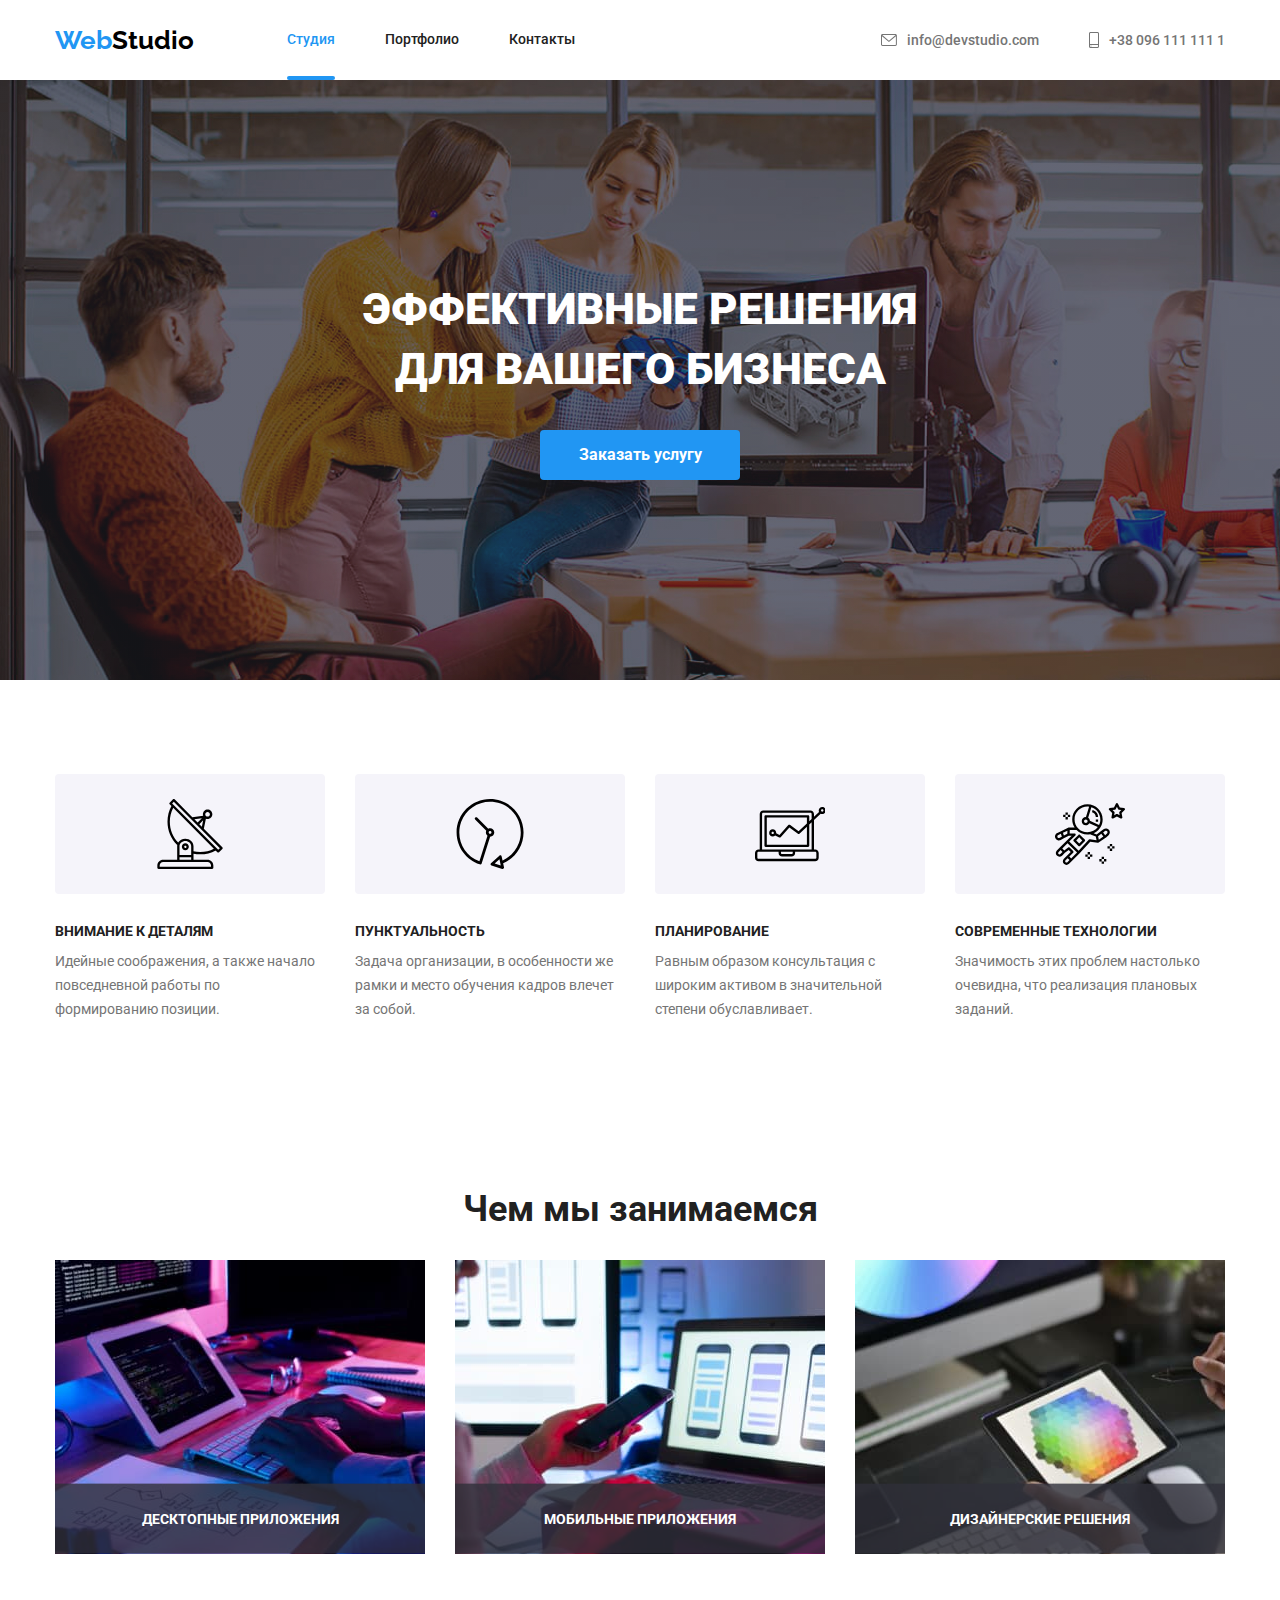
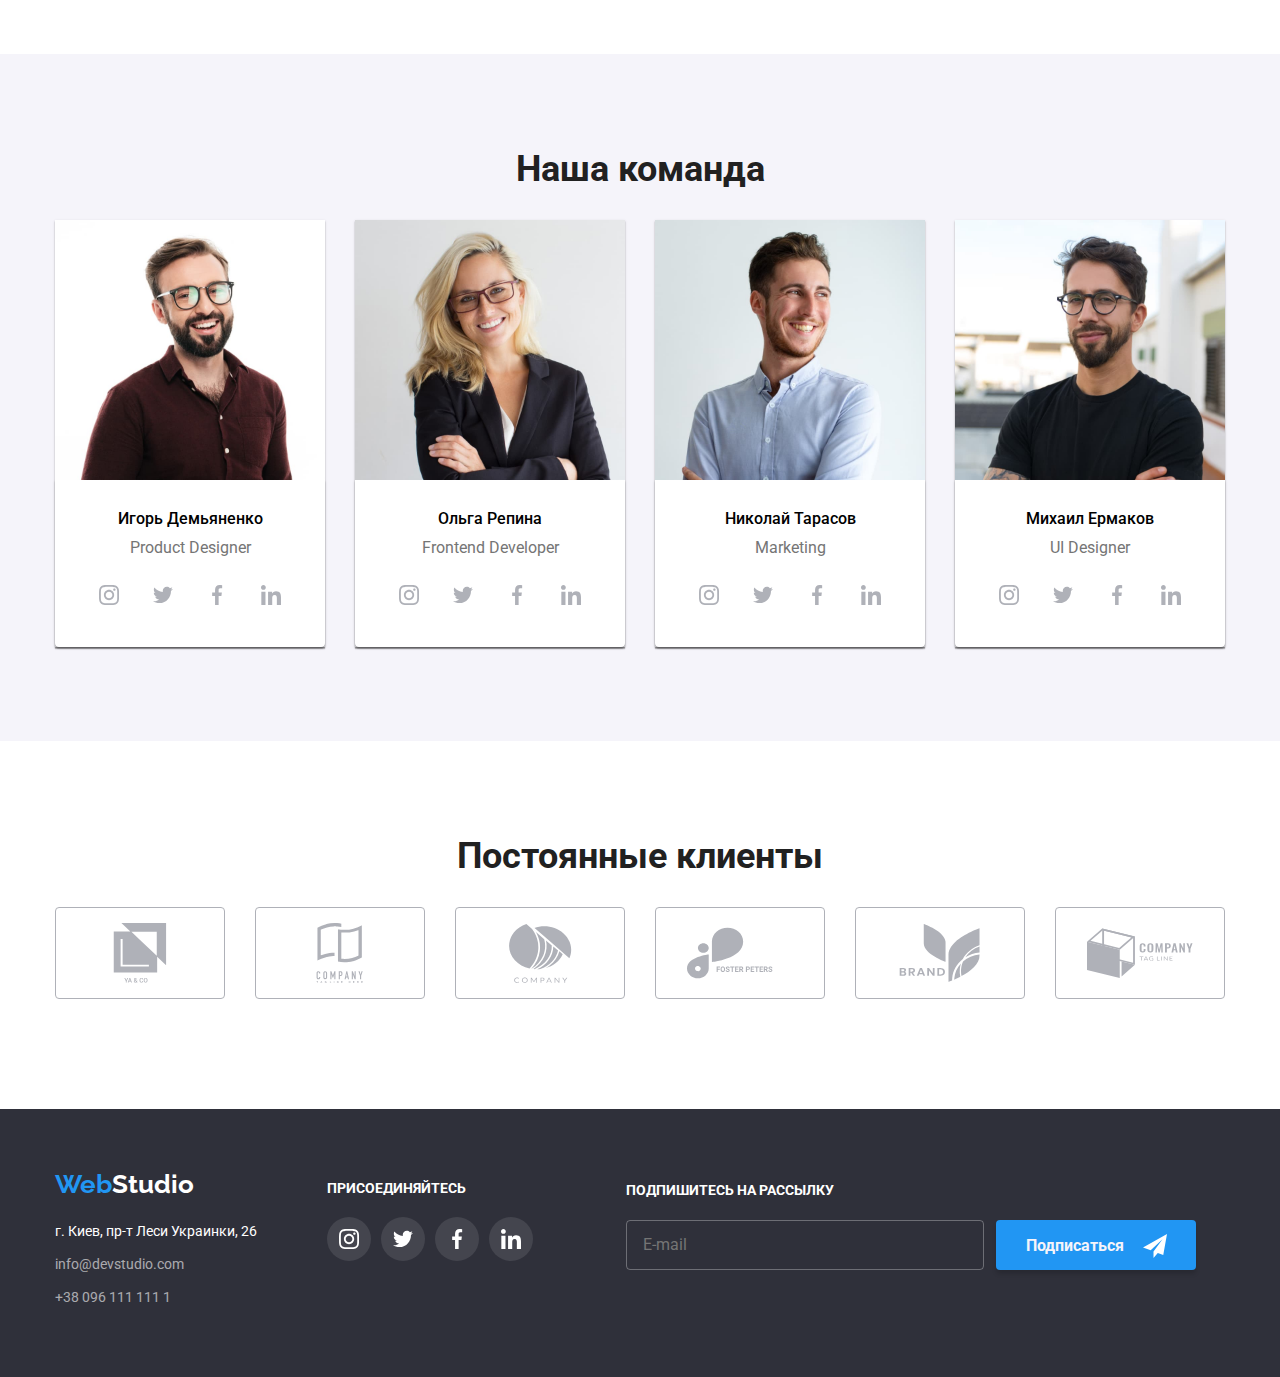
==== index.html @ 1c591068 "Initial commit" ====
<!DOCTYPE html>
<html lang="ru">
  <head>
    <meta charset="UTF-8" />
    <meta http-equiv="X-UA-Compatible" content="IE=edge" />
    <meta name="viewport" content="width=device-width, initial-scale=1.0" />
    <title>Главная</title>
    <link
      href="https://fonts.googleapis.com/css2?family=Raleway:wght@700&family=Roboto:wght@400;500;700;900&display=swap"
      rel="stylesheet"
    />
    <link
      rel="stylesheet"
      href="https://cdnjs.cloudflare.com/ajax/libs/modern-normalize/1.1.0/modern-normalize.min.css
    "
    />
    <link rel="stylesheet" href="./css/slyles.css" />
  </head>
  <body>
    <header>
      <nav class="container main-nav">
        <a href="./index.html" class="logo"
          >Web<span class="studio-header">Studio</span></a
        >
        <ul class="site-nav list">
          <li><a href="" class="link-studio">Студия</a></li>
          <li><a href="./portfolio.html" class="link">Портфолио</a></li>
          <li><a href="" class="link">Контакты</a></li>
        </ul>
        <ul class="auth-nav list">
          <li class="nav-item">
            <a class="link" href="mailto:info@devstudio.com">
              <svg class="mail-icon" width="16" height="12">
                <use href="./images/symbol-defs.svg#icon-mail"></use>
              </svg>
              info@devstudio.com
            </a>
          </li>
          <li class="nav-item">
            <a class="link" href="tel:+380961111111">
              <svg class="mail-icon" width="10" height="16">
                <use href="./images/symbol-defs.svg#icon-smartphone"></use>
              </svg>
              +38 096 111 111 1
            </a>
          </li>
        </ul>
      </nav>
    </header>
    <main>
      <section class="hero">
        <div class="container">
          <h1 class="hero-title">
            Эффективные решения<br />для вашего бизнеса
          </h1>
          <button
            type="button"
            name="Заказать услугу"
            class="button"
            data-modal-open
          >
            Заказать услугу
          </button>
        </div>
      </section>
      <!--Особенности-->
      <section class="section">
        <h2 class="section-title hidden">Особенности</h2>
        <div class="container">
          <ul class="features list">
            <li class="item">
              <div class="item-features">
                <svg class="features-svg" width="70" height="70">
                  <use href="./images/symbol-defs.svg#icon-antenna"></use>
                </svg>
              </div>
              <h3 class="title">Внимание к деталям</h3>
              <p class="text">
                Идейные соображения, а также начало повседневной работы по
                формированию позиции.
              </p>
            </li>
            <li class="item">
              <div class="item-features">
                <svg class="features-svg" width="70" height="70">
                  <use href="./images/symbol-defs.svg#icon-vector-clock"></use>
                </svg>
              </div>
              <h3 class="title">Пунктуальность</h3>
              <p class="text">
                Задача организации, в особенности же рамки и место обучения
                кадров влечет за собой.
              </p>
            </li>
            <li class="item">
              <div class="item-features">
                <svg class="features-svg" width="70" height="70">
                  <use href="./images/symbol-defs.svg#icon-vector"></use>
                </svg>
              </div>
              <h3 class="title">Планирование</h3>
              <p class="text">
                Равным образом консультация с широким активом в значительной
                степени обуславливает.
              </p>
            </li>
            <li class="item">
              <div class="item-features">
                <svg class="features-svg" width="70" height="70">
                  <use href="./images/symbol-defs.svg#icon-astronaut"></use>
                </svg>
              </div>
              <h3 class="title">Современные технологии</h3>
              <p class="text">
                Значимость этих проблем настолько очевидна, что реализация
                плановых заданий.
              </p>
            </li>
          </ul>
        </div>
      </section>
      <!--Чем мы занимаемся-->
      <section class="section content">
        <h2 class="section-title container">Чем мы занимаемся</h2>
        <ul class="list container picture">
          <li class="item-picture">
            <img
              src="./images/comp.jpg"
              alt="Разработка для компьютера"
              width="370"
            />
            <div class="text-picture">ДЕСКТОПНЫЕ ПРИЛОЖЕНИЯ</div>
          </li>
          <li class="item-picture">
            <img
              src="./images/smart.jpg"
              alt="Разработка для смартфона"
              width="370"
            />
            <div class="text-picture">МОБИЛЬНЫЕ ПРИЛОЖЕНИЯ</div>
          </li>
          <li class="item-picture">
            <img
              src="./images/pad.jpg"
              alt="Разработка для планшета"
              width="370"
            />
            <div class="text-picture">ДИЗАЙНЕРСКИЕ РЕШЕНИЯ</div>
          </li>
        </ul>
      </section>
      <!--Наша команда-->
      <section class="section peoples">
        <h2 class="section-title">Наша команда</h2>
        <div class="container">
          <ul class="list userpic">
            <li class="item-userpic">
              <img
                src="./images/demyanenko.jpg"
                alt="Игорь Демьяненко"
                width="270"
              />
              <div class="name-position">
                <h3 class="name">Игорь Демьяненко</h3>
                <p class="position">Product Designer</p>
                <ul class="social-network">
                  <li class="social">
                    <a class="social-link" href="" aria-label="Instagram">
                      <svg class="network" width="20" height="20">
                        <use
                          href="./images/symbol-defs.svg#icon-instagram"
                        ></use>
                      </svg>
                    </a>
                  </li>
                  <li class="social">
                    <a class="social-link" href="" aria-label="Twitter">
                      <svg class="network" width="20" height="20">
                        <use href="./images/symbol-defs.svg#icon-twitter"></use>
                      </svg>
                    </a>
                  </li>
                  <li class="social">
                    <a class="social-link" href="" aria-label="Facebook">
                      <svg class="network" width="20" height="20">
                        <use
                          href="./images/symbol-defs.svg#icon-facebook"
                        ></use>
                      </svg>
                    </a>
                  </li>
                  <li class="social">
                    <a class="social-link" href="" aria-label="LinkedIn">
                      <svg class="network" width="20" height="20">
                        <use
                          href="./images/symbol-defs.svg#icon-linkedin"
                        ></use>
                      </svg>
                    </a>
                  </li>
                </ul>
              </div>
            </li>
            <li class="item-userpic">
              <img src="./images/repina.jpg" alt="Ольга Репина" width="270" />
              <div class="name-position">
                <h3 class="name">Ольга Репина</h3>
                <p class="position">Frontend Developer</p>
                <ul class="social-network">
                  <li class="social">
                    <a class="social-link" href="" aria-label="Instagram">
                      <svg class="network" width="20" height="20">
                        <use
                          href="./images/symbol-defs.svg#icon-instagram"
                        ></use>
                      </svg>
                    </a>
                  </li>
                  <li class="social">
                    <a class="social-link" href="" aria-label="Twitter">
                      <svg class="network" width="20" height="20">
                        <use href="./images/symbol-defs.svg#icon-twitter"></use>
                      </svg>
                    </a>
                  </li>
                  <li class="social">
                    <a class="social-link" href="" aria-label="Facebook">
                      <svg class="network" width="20" height="20">
                        <use
                          href="./images/symbol-defs.svg#icon-facebook"
                        ></use>
                      </svg>
                    </a>
                  </li>
                  <li class="social">
                    <a class="social-link" href="" aria-label="LinkedIn">
                      <svg class="network" width="20" height="20">
                        <use
                          href="./images/symbol-defs.svg#icon-linkedin"
                        ></use>
                      </svg>
                    </a>
                  </li>
                </ul>
              </div>
            </li>
            <li class="item-userpic">
              <img
                src="./images/tarasov.jpg"
                alt="Николай Тарасов"
                width="270"
              />
              <div class="name-position">
                <h3 class="name">Николай Тарасов</h3>
                <p class="position">Marketing</p>
                <ul class="social-network">
                  <li class="social">
                    <a class="social-link" href="" aria-label="Instagram">
                      <svg class="network" width="20" height="20">
                        <use
                          href="./images/symbol-defs.svg#icon-instagram"
                        ></use>
                      </svg>
                    </a>
                  </li>
                  <li class="social">
                    <a class="social-link" href="" aria-label="Twitter">
                      <svg class="network" width="20" height="20">
                        <use href="./images/symbol-defs.svg#icon-twitter"></use>
                      </svg>
                    </a>
                  </li>
                  <li class="social">
                    <a class="social-link" href="" aria-label="Facebook">
                      <svg class="network" width="20" height="20">
                        <use
                          href="./images/symbol-defs.svg#icon-facebook"
                        ></use>
                      </svg>
                    </a>
                  </li>
                  <li class="social">
                    <a class="social-link" href="" aria-label="LinkedIn">
                      <svg class="network" width="20" height="20">
                        <use
                          href="./images/symbol-defs.svg#icon-linkedin"
                        ></use>
                      </svg>
                    </a>
                  </li>
                </ul>
              </div>
            </li>
            <li class="item-userpic">
              <img
                src="./images/ermakov.jpg"
                alt="Михаил Ермаков"
                width="270"
              />
              <div class="name-position">
                <h3 class="name">Михаил Ермаков</h3>
                <p class="position">UI Designer</p>
                <ul class="social-network">
                  <li class="social">
                    <a class="social-link" href="" aria-label="Instagram">
                      <svg class="network" width="20" height="20">
                        <use
                          href="./images/symbol-defs.svg#icon-instagram"
                        ></use>
                      </svg>
                    </a>
                  </li>
                  <li class="social">
                    <a class="social-link" href="" aria-label="Twitter">
                      <svg class="network" width="20" height="20">
                        <use href="./images/symbol-defs.svg#icon-twitter"></use>
                      </svg>
                    </a>
                  </li>
                  <li class="social">
                    <a class="social-link" href="" aria-label="Facebook">
                      <svg class="network" width="20" height="20">
                        <use
                          href="./images/symbol-defs.svg#icon-facebook"
                        ></use>
                      </svg>
                    </a>
                  </li>
                  <li class="social">
                    <a class="social-link" href="" aria-label="LinkedIn">
                      <svg class="network" width="20" height="20">
                        <use
                          href="./images/symbol-defs.svg#icon-linkedin"
                        ></use>
                      </svg>
                    </a>
                  </li>
                </ul>
              </div>
            </li>
          </ul>
        </div>
      </section>
      <!--Постоянные клиенты-->
      <section class="section clients">
        <h2 class="section-title container">Постоянные клиенты</h2>
        <ul class="list-clients">
          <li class="item-clients">
            <a class="link-clients" href="">
              <svg class="icon-clients" width="106" height="60">
                <use href="./images/symbol-defs.svg#icon-logo1"></use>
              </svg>
            </a>
          </li>
          <li class="item-clients">
            <a class="link-clients" href="">
              <svg class="icon-clients" width="106" height="60">
                <use href="./images/symbol-defs.svg#icon-logo2"></use>
              </svg>
            </a>
          </li>
          <li class="item-clients">
            <a class="link-clients" href="">
              <svg class="icon-clients" width="106" height="60">
                <use href="./images/symbol-defs.svg#icon-logo3"></use>
              </svg>
            </a>
          </li>
          <li class="item-clients">
            <a class="link-clients" href="">
              <svg class="icon-clients" width="106" height="60">
                <use href="./images/symbol-defs.svg#icon-logo4"></use>
              </svg>
            </a>
          </li>
          <li class="item-clients">
            <a class="link-clients" href="">
              <svg class="icon-clients" width="106" height="60">
                <use href="./images/symbol-defs.svg#icon-logo5"></use>
              </svg>
            </a>
          </li>
          <li class="item-clients">
            <a class="link-clients" href="">
              <svg class="icon-clients" width="106" height="60">
                <use href="./images/symbol-defs.svg#icon-logo6"></use>
              </svg>
            </a>
          </li>
        </ul>
      </section>
    </main>
    <footer class="footer">
      <div class="container">
        <div class="address">
          <a href="./index.html" class="logo"
            >Web<span class="studio-footer">Studio</span></a
          >
          <address>
            <ul class="list">
              <li>
                <a
                  href="https://bit.ly/3pXMvUd"
                  target="_blank"
                  rel="noopener noreferrer"
                  class="list-address"
                  >г. Киев, пр-т Леси Украинки, 26</a
                >
              </li>
              <li>
                <a href="mailto:info@devstudio.com" class="mail"
                  >info@devstudio.com</a
                >
              </li>
              <li>
                <a href="tel:+380961111111" class="tel">+38 096 111 111 1</a>
              </li>
            </ul>
          </address>
        </div>
        <div class="content">
          <h4>ПРИСОЕДИНЯЙТЕСЬ</h4>
          <ul class="social-network-footer">
            <li class="social-footer">
              <a class="social-link-footer" href="" aria-label="Instagram">
                <svg class="network-footer" width="20" height="20">
                  <use href="./images/symbol-defs.svg#icon-instagram"></use>
                </svg>
              </a>
            </li>
            <li class="social-footer">
              <a class="social-link-footer" href="" aria-label="Twitter">
                <svg class="network-footer" width="20" height="20">
                  <use href="./images/symbol-defs.svg#icon-twitter"></use>
                </svg>
              </a>
            </li>
            <li class="social-footer">
              <a class="social-link-footer" href="" aria-label="Facebook">
                <svg class="network-footer" width="20" height="20">
                  <use href="./images/symbol-defs.svg#icon-facebook"></use>
                </svg>
              </a>
            </li>
            <li class="social-footer">
              <a class="social-link-footer" href="" aria-label="LinkedIn">
                <svg class="network-footer" width="20" height="20">
                  <use href="./images/symbol-defs.svg#icon-linkedin"></use>
                </svg>
              </a>
            </li>
          </ul>
        </div>
        <div class="forma">
          <form class="form">
            <span class="form-label">ПОДПИШИТЕСЬ НА РАССЫЛКУ</span><br />
            <div class="footer-box">
              <input
                type="text"
                class="form-input"
                name="subscription"
                placeholder="E-mail"
              />
              <button class="btn" type="submit">
                <span class="btn-title">Подписаться</span>
                <svg class="btn-icon" width="24" height="24">
                  <use href="./images/symbol-defs.svg#icon-telegram"></use>
                </svg>
              </button>
            </div>
          </form>
        </div>
      </div>
    </footer>

    <div class="backdrop is-hidden" data-modal>
      <div class="modal">
        <button data-modal-close class="close-button" type="button">
          <svg
            class="close-icon"
            xmlns="http://www.w3.org/2000/svg"
            width="11"
            height="11"
            viewBox="0 0 320 512"
          >
            <path
              d="M310.6 361.4c12.5 12.5 12.5 32.75 0 45.25C304.4 412.9 296.2 416 288 416s-16.38-3.125-22.62-9.375L160 301.3L54.63 406.6C48.38 412.9 40.19 416 32 416S15.63 412.9 9.375 406.6c-12.5-12.5-12.5-32.75 0-45.25l105.4-105.4L9.375 150.6c-12.5-12.5-12.5-32.75 0-45.25s32.75-12.5 45.25 0L160 210.8l105.4-105.4c12.5-12.5 32.75-12.5 45.25 0s12.5 32.75 0 45.25l-105.4 105.4L310.6 361.4z"
            />
          </svg>
        </button>
        <form class="form">
          <span class="form-text">Оставьте свои данные, мы вам перезвоним</span>
          <div class="data">
            <label class="field">
              <span class="subtitle">Имя</span>
              <input type="text" class="input" name="name" />
              <svg class="data-icon" width="18" height="18">
                <use href="./images/symbol-defs.svg#icon-person"></use>
              </svg>
            </label>
            <label class="field">
              <span class="subtitle">Телефон</span>
              <input type="tel" class="input" name="tel" />
              <svg class="data-icon" width="18" height="18">
                <use href="./images/symbol-defs.svg#icon-phone"></use>
              </svg>
            </label>
            <label class="field">
              <span class="subtitle">Почта</span>
              <input type="email" class="input" name="email" />
              <svg class="data-icon" width="18" height="18">
                <use href="./images/symbol-defs.svg#icon-email"></use>
              </svg>
            </label>
            <label class="field">
              <span class="subtitle">Комментарий</span>
              <textarea
                class="comment"
                name="comment"
                rows="7"
                placeholder="Введите текст"
              ></textarea>
            </label>
          </div>
          <div class="agreement">
            <label class="field-policy" for="policy">
              <input
                class="checkbox visually-hidden"
                type="checkbox"
                name="policy"
                id="policy"
              />
              <svg class="checkbox-icon" width="16" height="15">
                <use href="./images/symbol-defs.svg#icon-check"></use>
              </svg>
              Соглашаюсь с рассылкой и принимаю
              <a class="policy-link" href="">Условия договора</a>
            </label>
          </div>

          <button class="submit" type="submit">Отправить</button>
        </form>
      </div>
    </div>

    <script src="./js/modal.js"></script>
  </body>
</html>
---- css/slyles.css ----
:root {
    --primary-text-color: #757575;
    --title-text-color: #212121;
    --text-decoration-color: #2196f3;
    --white-color:#ffffff;
    --btn-bg-color:#F5F4FA;
    --icon-color:#AFB1B8;
    --complementary-color: #2F303ACC;
    --option: cubic-bezier(0.4, 0, 0.2, 1);
  }
  
  body {
    font-family: "Roboto", "Oxygen", "Ubuntu", "Cantarell", "Open Sans",
      "Helvetica Neue", sans-serif;
  }
  
  /* Логотип */
  .studio-header {
    color: #000;
    font-family: 'Raleway';
  }
  
  .studio-footer {
    display: inline-block;
    color: var(--white-color);
    margin-bottom: 20px;
  }
  
  .logo {
    display: inline-block;
    margin-bottom: 20;
    font-family: 'Raleway';
    font-weight: 700;
    font-size: 26px;
    line-height: 1.19;
    color: var(--text-decoration-color);
    text-decoration: none;
    transition-property: color;
    transition-duration: 250ms;
    transition-timing-function: var(--option);
  }
  
  .logo:hover {
    color: var(--text-decoration-color);
  }

  /* Утилиты */
  .list {
    list-style-type: none;
    padding: 0;
    margin: 0;
  }  
  
  .container{
    margin-left: auto;
    margin-right: auto;
    width: 1170px;
  }

.hero,
.features{
  align-items: center;
}

.link{
  display: block;
  padding-top: 32px;
  padding-bottom: 32px;
  color: var(--primary-text-color); 
}

/* Скрытый заголовок h1 */
.hidden{
    display: none;
  }

/* Полоса под header*/
   .header{
     outline: 1px solid #ECECEC;
   } 


  /* Header Студия и Фото*/
  .link-studio,
  .link-foto {
    display: block;
    padding-top: 32px;
    padding-bottom: 32px;
    font-weight: 500;
    font-size: 14px;
    line-height: 1.14;
    color: var(--text-decoration-color);
    text-decoration: none;
  }

  .link-studio::after{
    position: absolute;
    display: block;
    content: "";
    width: 48px;
    height: 4px;
    border-radius: 2px;
    margin-top: 28px;
    background-color: var(--text-decoration-color);
    opacity: 1;
  }

  .link-foto::after{
    position: absolute;
    display: block;
    content: "";
    width: 78px;
    height: 4px;
    border-radius: 2px;
    margin-top: 28px;
    background-color: var(--text-decoration-color);
    opacity: 1;
  }


  /* Main-nav */
  .main-nav{
    display: flex;
    align-items: center;
  }
  
  /* Site-nav */
  .site-nav .link {
    font-weight: 500;
    font-size: 14px;
    line-height: 1.14;
    color: var(--title-text-color);
    text-decoration: none;
    transition-property: color;
    transition-duration: 250ms;
    transition-timing-function: var(--option);
  }
  
  .site-nav .link:hover,
  .site-nav .link:focus {
    color: var(--text-decoration-color);
  }
  
.site-nav{
  display: flex;
  margin-left: 93px;
}

.site-nav li:not(:last-child){
  margin-right: 50px;
}

  /* Auth-nav */
  .auth-nav{
    display: flex;
    margin-left: auto;
  }

  .auth-nav .link {
    display: flex;
    align-items: center;
    padding-top: 32px;
    padding-bottom: 32px;
    border: none;
    font-weight: 500;
    font-size: 14px;
    line-height: 1.14
    color: var(--primary-text-color);
    text-decoration: none;
    transition-duration: 250ms;
    transition-timing-function: cubic-bezier(0.4, 0, 0.2, 1)
  }

  .mail-icon{
    margin-right: 10px;
    fill: currentColor;
    align-items: center;
    transition-duration: 250ms;
    transition-timing-function: var(--option);
  }

  .mail-icon:hover,
  .mail-icon:focus{
    fill: var(--text-decoration-color);

  }

  .auth-nav .link:hover,
  .auth-nav .link:focus {
    color: var(--text-decoration-color);

  }
   
  .auth-nav li+ li{
  margin-left: 50px;
  }

  /* Hero */
  .hero {
    background-color: #2F303A;
    background-image: linear-gradient(rgba(47, 48, 58, 0.4), rgba(47, 48, 58, 0.4)), url('../images/hero.jpg');
    margin-left: auto;
    margin-right: auto;
    max-width: 1600px;
    height: 600px;
    text-align: center;
    padding-top: 200px;
    padding-bottom: 200px;
  }
  .hero-title {
    margin-top: 0;
    margin-bottom: 30px;
    font-weight: 900;
    font-size: 44px;
    line-height: 1.36;
    text-transform: uppercase;
    color: var(--white-color);
  }
  .hero .button {
    display: inline-block;
    padding: 10px 32px;
    border: none;
    font-weight: 700;
    font-size: 16px;
    line-height: 1.9;
    color: var(--white-color);
    background-color: var(--text-decoration-color);
    border-radius: 4px;
    min-width: 200px;
    text-align: center;
    transition-duration: 250ms;
    transition-timing-function: var(--option);
  }

  .hero .button:hover{
    color: var(--white-color);
    background-color: #188CE8;
  }

  .backdrop{
    width: 100%;
    height: 100%;
    position:fixed;
    top: 0;
    left: 0;
    background-color: rgba(0, 0, 0, 0.2);
    opacity: 1;
    transition-duration: 250ms;
    transition-timing-function: var(--option);
  }

  .modal{
    width: 528px;
    height: 581px;
    position: absolute;
    background-color: var(--white-color);
    top: 50%;
    left: 50%;
    box-shadow: 0px 1px 3px rgba(0, 0, 0, 0.12), 0px 1px 1px rgba(0, 0, 0, 0.14), 0px 2px 1px rgba(0, 0, 0, 0.2);
    border-radius: 4px;
    transform: translate(-50%,-50%);
    transition-duration: 250ms;
    transition-timing-function: var(--option);
  }

  .close-button{
    width: 30px;
    height: 30px;
    position: absolute;
    top: 8px;
    right: 10px;
    background-color: transparent;
    border: 1px solid rgba(0, 0, 0, 0.1);
    border-radius: 50%;
    cursor: pointer;
    transition-duration: 250ms;
    transition-timing-function: var(--option);
  }

  .close-icon:hover{
    fill: var(--text-decoration-color);
  }

  .backdrop.is-hidden{
    opacity: 0;
    visibility: hidden;
    pointer-events: none;
  }

  /* Заголовки всех секций h1 */
  .section-title {
    text-align: center;
    margin-top: 0;
    font-weight: 700;
    font-size: 36px;
    line-height: 1.17;
    color: var(--title-text-color);
  }

  .section{
    padding-top: 94px;
    padding-bottom: 94px;
  }
  
  .content{
    padding-top: 0;
  }

  /* секция Особенности */
.features{
  display: flex;
  flex-wrap: wrap;
  align-items: center;
  justify-content: space-between;
}

.features .item{
  width: 270px;
}

  .title {
    margin-top: 0;
    margin-bottom: 10px;
    font-weight: 700;
    font-size: 14px;
    line-height: 1.14;
    color: var(--title-text-color);
    text-transform: uppercase;
  }

  .text {
    margin-top: 0;
    margin-bottom: 0;
    font-weight: 400;
    font-size: 14px;
    line-height: 1.71;
    color: var(--primary-text-color);
  }

  .item-features{
    display: flex;
    width: 270px;
    height: 120px;
    justify-content: center;
    align-items: center;
    margin-bottom: 30px;
    border: 1px solid transparent;
    border-radius: 4px;
    background-color: var(--btn-bg-color);
  }
  
/* Чем мы занимаемся */
  .picture{
  display: flex;
  justify-content: space-between;
  }

  .item-picture{
    position: relative;
  }

  .text-picture{
    position: absolute;
    display: flex;
    width: 100%;
    padding-top: 27px;
    padding-bottom: 27px;
    justify-content: center;
    align-items: center;
    color: var(--white-color);
    background-color: rgba(47, 48, 58, 0.8);
    font-weight: 700;
    font-size: 14px;
    line-height: 1.17;
    transform: translate(0px, -100%);
  } 


  /* секция Наша команда */
  .peoples{
    background-color: #F5F4FA;
  }

  .userpic{
    display: flex;
    justify-content: space-between;
  }

  .item-userpic{
    box-shadow: 0px 1px 3px rgba(0, 0, 0, 0.12),
    0px 1px 1px rgba(0, 0, 0, 0.14),
    0px 2px 1px rgba(0, 0, 0, 0.2);
  }

  img{
    display: block;
    max-width: 100%
  }

  .name-position{
    padding-top: 30px;
    padding-bottom: 30px;
    box-shadow: 0px 1px 3px rgba(0, 0, 0, 0.12),
    0px 1px 1px rgba(0, 0, 0, 0.14),
    0px 2px 1px rgba(0, 0, 0, 0.2);
    border-radius: 0px 0px 4px 4px;
    background-color: var(--white-color);
  }

  .name {
    margin-top: 0px;
    margin-bottom: 10px;
    text-align: center;
    font-weight: 500;
    font-size: 16px;
    line-height: 1.19
    color: var(--title-text-color);
  }
  
  .position {
    margin-top: 0;
    margin-bottom: 16px;
    text-align: center;
    font-weight: 400;
    font-size: 16px;
    line-height: 1.19;
    color: var(--primary-text-color);
  }

  .social-network{
    display: flex;
    justify-content: space-between;
    align-items: center;
    padding-right: 32px;
    padding-left: 32px;
    list-style-type: none;
  }
  
  .social-network>.social:not(:last-child){
    margin-right: 10px;}
  

 .social-link{
   display: flex;
    width: 44px;
    height: 44px;
    border-radius: 50%;
    justify-content: center;
    align-items: center;
    cursor: pointer;
    background-color: var(--white-color);
    fill: var(--icon-color);
    transition-duration: 250ms;
    transition-timing-function: var(--option);
  }

  .social-link:hover,
  .social-link:focus{
    background-color: var(--text-decoration-color);
    fill: var(--white-color);

  }

/* Постоянные клиенты */
.clients{
  width: 1170px;
  margin-left: auto;
  margin-right: auto;
}

.list-clients{
  display: flex;
  list-style-type: none;
  padding: 0;
}

.item-clients:not(:last-child){
  margin-right: 30px;
}

.link-clients{
  display: flex;
  width: 170px;
  height: 92px;
  justify-content: center;
  align-items: center;
  border-radius: 4px;
  border: 1px solid #AFB1B8;
  fill: var(--icon-color);
  transition-duration: 250ms;
  transition-timing-function: var(--option);
}

.link-clients:hover,
.link-clients:focus{
  border: 1px solid #2196F3;
  fill: var(--text-decoration-color);

}

  /* Кнопки портфолио */
  .section-btn-all {
    display: block;
    padding: 6px 22px;
    margin-right: 8px;
    border: none;
    box-shadow: 0px 3px 1px rgba(0, 0, 0, 0.1),
    0px 1px 2px rgba(0, 0, 0, 0.08),
    0px 2px 2px rgba(0, 0, 0, 0.12);
    border-radius: 4px;
    font-weight: 500;
    font-size: 16px;
    line-height: 1.62;
    color: var(--white-color);
    background-color: var(--text-decoration-color);
  }
  
  .section-btn{
    display: block;
    padding: 6px 22px;
    margin-right: 8px;
    border: none;
    border-radius: 4px;
    font-weight: 500;
    font-size: 16px;
    line-height: 1.62;
    text-align: center;
    color: var(--title-text-color);
    background-color: #F5F4FA;
    transition-duration: 250ms;
    transition-timing-function: var(--option);
    }
    
  .section-btn:hover,
  .section-btn:focus {
    font-weight: 500;
    font-size: 16px;
    line-height: 1.62;
    color: var(--white-color);
    background-color: var(--text-decoration-color);
    box-shadow: 0px 3px 1px rgba(0, 0, 0, 0.1),
    0px 1px 2px rgba(0, 0, 0, 0.08),
    0px 2px 2px rgba(0, 0, 0, 0.12);

  }

  .list-button{
    list-style: none;
  }
  
  /* Портфолио*/

.portfolio{
  padding: 94px 0;
}

.list-button{
  display: flex;
  margin: 0 0 34px;
  padding-left: 0;
  padding-right: 0;
  justify-content: center;
}

.foto{
  display: flex;
  flex-wrap: wrap;
  justify-content: space-between;
  margin: 0 0 -30px -30px;
}

.items{
  box-sizing: border-box;
  width: calc(100%/3 - 30px);
  margin: 0 0 30px 30px;
  transition-duration: 250ms;
  transition-timing-function: var(--option);
}

.items:hover{
  box-shadow: 1px 4px 6px rgba(0, 0, 0, 0.16),
  0px 4px 4px rgba(0, 0, 0, 0.06),
  0px 1px 1px rgba(0, 0, 0, 0.12);
}

.project-overlay{
  position: relative;
  overflow: hidden;
}

.text-portfolio{
  position:absolute;
  top: 0;
  left: 0;
  width: 370px;
  height: 294px;
  font-size: 18px;
  line-height: 1.56;
  color: var(--white-color);
  padding: 63px 24px;
  margin-top: 0px;
  margin-bottom: 0px;
  background-color: rgba(33, 150, 243, 0.9);
  transform: translateY(100%);
  transition: transform 250ms cubic-bezier(0.4, 0, 0.2, 1);
}

.items:hover .text-portfolio{
  transform: translateY(0%);
  transition: transform 250ms cubic-bezier(0.4, 0, 0.2, 1);
}

.project{
  margin-left: auto;
  margin-right: auto;
  padding: 20px 24px;
   background: #FFFFFF;
   border: 1px solid #EEEEEE;
  border-top: none;
}

  .project-name {
    margin: 0 0 4px;
    font-weight: 700;
    font-size: 18px;
    line-height: 2;
    color: var(--title-text-color)
  }
  
  .project-type {
    margin: 0;
    font-weight: 400;
    font-size: 16px;
    line-height: 1.9;
    color: var(--primary-text-color);
  }

  .list-link{
    transition-duration: 250ms;
    transition-timing-function: var(--option);
  }

  .list-link:hover{
    background-color: var(--text-decoration-color);
  }

  /* Footer */
  .footer {
    background: #2f303a;
  }

  .footer>.container{
    display: flex;
  }

  /* Адрес */
  .address{
    padding: 60px 70px 60px 0px;
  }

  .list-address {
  font-style: normal;
  font-weight: 400;
  font-size: 14px;
  line-height: 1.71;
  color: var(--white-color) ;
  text-decoration: none;
  transition-duration: 250ms;
  transition-timing-function: var(--option);
  }
  
  .list-address:hover,
  .list-address:focus,
  .mail:hover,
  .mail:focus,
  .tel:hover,
  .tel:focus {
  color: var(--text-decoration-color);

  }
  
  .mail,
  .tel {
  font-style: normal;
  font-weight: 400;
  font-size: 14px;
  line-height: 1.71;
  color: rgba(255, 255, 255, 0.6);
  text-decoration: none;
  transition-duration: 250ms;
  transition-timing-function: var(--option);
  }

.list-address,
.mail{
  display: inline-block;
  margin-bottom: 9px;
}

  .tel{
    display: inline-block;
  }

  /* Присоединяйтесь в социальных сетях */
  .content{
    padding-top: 72px;
    padding-bottom: 100px;
  }

  h4{
    margin-top: 0;;
    margin-bottom: 20px;
    font-style: bold;
    font-size: 14px;
    line-height: 1.14;
    color: var(--white-color);
  }

  .social-network-footer{
    display: flex;
    list-style-type: none;
    padding: 0;
  }

  .social-footer:not(:last-child){
    margin-right: 10px;
  }

  .social-link-footer{
    display: flex;
     width: 44px;
     height: 44px;
     border-radius: 50%;
     justify-content: center;
     align-items: center;
     cursor: pointer;
     background-color: rgba(255, 255, 255, 0.1);
     fill: var(--white-color);
     transition-duration: 250ms;
     transition-timing-function: var(--option);
   }
 
   .social-link-footer:hover,
   .social-link-footer:focus{
     background-color: var(--text-decoration-color);
     fill: var(--white-color);
   }

   .forma{
     margin-top: 72px;
     margin-left: 93px;
   }

   .form-label{
    font-weight: 700;
     font-size: 14px;
     line-height: 1.17;
     color: var(--white-color);
   }

   .footer-box{
     display: flex;
     align-items: center;
     justify-content: center;
   }

   .form-input{
    width: 358px;
    height: 50px;
    margin-top: 20px;
    padding-top: 15px;
    padding-bottom: 15px;
    padding-left: 16px;
    font-size: 16px;
    line-height: 1.25;
    align-items: center;
    color: rgba(255, 255, 255, 0.6);
    border: 1px solid rgba(255, 255, 255, 0.3);
    border-shadow(0px 4px 4px rgba(0, 0, 0, 0.15));
    border-radius: 4px;
    background-color: transparent;
    outline: none;
   }

   .btn{
     position: relative;
     margin-top: 20px;
     margin-left: 12px;
     padding: 10px 62px 10px 29px;
     width: 200px;
     height: 50px;
     font-weight: 700;
     font-size: 16px;
     line-height: 1.88;
     align-items: center;
     color: var(--btn-bg-color);
     background-color: var(--text-decoration-color);
     box-shadow: 0px 4px 4px rgba(0, 0, 0, 0.15);
     border-radius: 4px;
     border: 1px solid transparent;
     transition-duration: 250ms;
     transition-timing-function: var(--option);
   }

   .btn:hover{
    color: var(--white-color);
    background-color: #188CE8;
   }

   .btn-title{
     position: absolute;
     top: 10px;
     left: 29px;
   }

   .btn-icon{
     position: absolute;
     top: 13px;
     right: 28px;
   }

   /* Модальное окно */
   .form{
     width: 100%;
     height: 100%;
   }

   .form-text{
     display: block;
     margin: 40px 40px 2px;
     font-weight: 700;
     font-size: 20px;
     line-height: 1.17;
     color: var(--title-text-color);
     text-align: center;
   }

   .field{
    position: relative;
    display: block;
    width: 100%;
    padding-left: 40px;
    padding-right: 40px;
    margin-top: 10px;
  }
   
   .subtitle{
     display: block;
     margin-top: 10px;
     font-size: 12px;
     line-height: 1.17;
     color: var(--primary-text-color);
   }

   .input {
     display: block;
     width: 100%;
     height: 40px;
     margin-top: 4px;
     padding-left: 42px;
     font-size: 16px;
     line-height: 1.12;
     border: 1px solid rgba(33, 33, 33, 0.2);
     border-radius: 4px;
     transition-duration: 250ms;
     transition-timing-function: var(--option);
     transition: border-color;
     outline: none;
   }

   .input:hover,
   .input:focus{
     border-color: var(--text-decoration-color);
     fill:var(--text-decoration-color;)
   }

   .field:focus-within >.data-icon{
     fill: var(--text-decoration-color);
   }

   .field:focus-within >.input{
     border-color: var(--text-decoration-color);
   }

   .data-icon{
     position: absolute;
     top: 50%;
     left: 52px;
     transition-duration: 250ms;
     transition-timing-function: var(--option);
   }

   .comment{
    margin-top: 4px;
    padding: 12px 16px;
    width: 100%;
    height: 120px;
    font-size: 14px;
    line-height: 1.14;
    color: var(--primary-text-color);
    border: 1px solid rgba(33, 33, 33, 0.2);
    border-radius: 4px;
    resize: none;
    transition-duration: 250ms;
    transition-timing-function: var(--option);
    transition: border-color;
    outline: none;
   }

   .comment:hover,
   .input:focus{
     border-color: var(--text-decoration-color);
   }

   .field:focus-within >.comment{
    border-color: var(--text-decoration-color);
   }

   .comment::placeholder{
    font-size: 14px;
    line-height: 1.14;
    color: rgba(117, 117, 117, 0.5);
   }

   .field-policy{
     position: relative;
   }

   .checkbox-icon{
     position: absolute;
     border: 2px solid var(--title-text-color);
     border-radius: 2px;
     top: 0;
     left: -23px;
     transition-duration: 250ms;
     transition-timing-function: var(--option);
   }

   .visually-hidden{
     width: 1px;
     height: 1px;
     margin: -1px;
     border: 0;
     padding: 0;
     clip: rect(0 0 0 0);
     overflow: hidden;
   }

   .agreement{
    display: block;
    width: 100%;
    margin-top: 20px;
    margin-left: 76px;
    font-size: 14px;
    line-height: 1.71;
    color: var(--primary-text-color);
   }

   .checkbox:checked+.checkbox-icon{
     background-color: var(--text-decoration-color);
     border: 2px solid transparent
   }

   .policy-link{
     color: var(--text-decoration-color);
   }

   .submit{
     margin: 30px 164px 40px 164px;
     padding: 10px 55px;
     width: 200px;
     height: 50px;
     font-weight: 700;
     font-size: 16px;
     line-height: 1.88;
     color: var(--white-color);
     background-color: var(--text-decoration-color);
     box-shadow: 0px 4px 4px rgba(0, 0, 0, 0.15);
     border-radius: 4px;
     border: 1px solid transparent;
     transition-duration: 250ms;
     transition-timing-function: var(--option);
    }

    .submit:hover{
      color: var(--white-color);
      background-color: #188CE8;
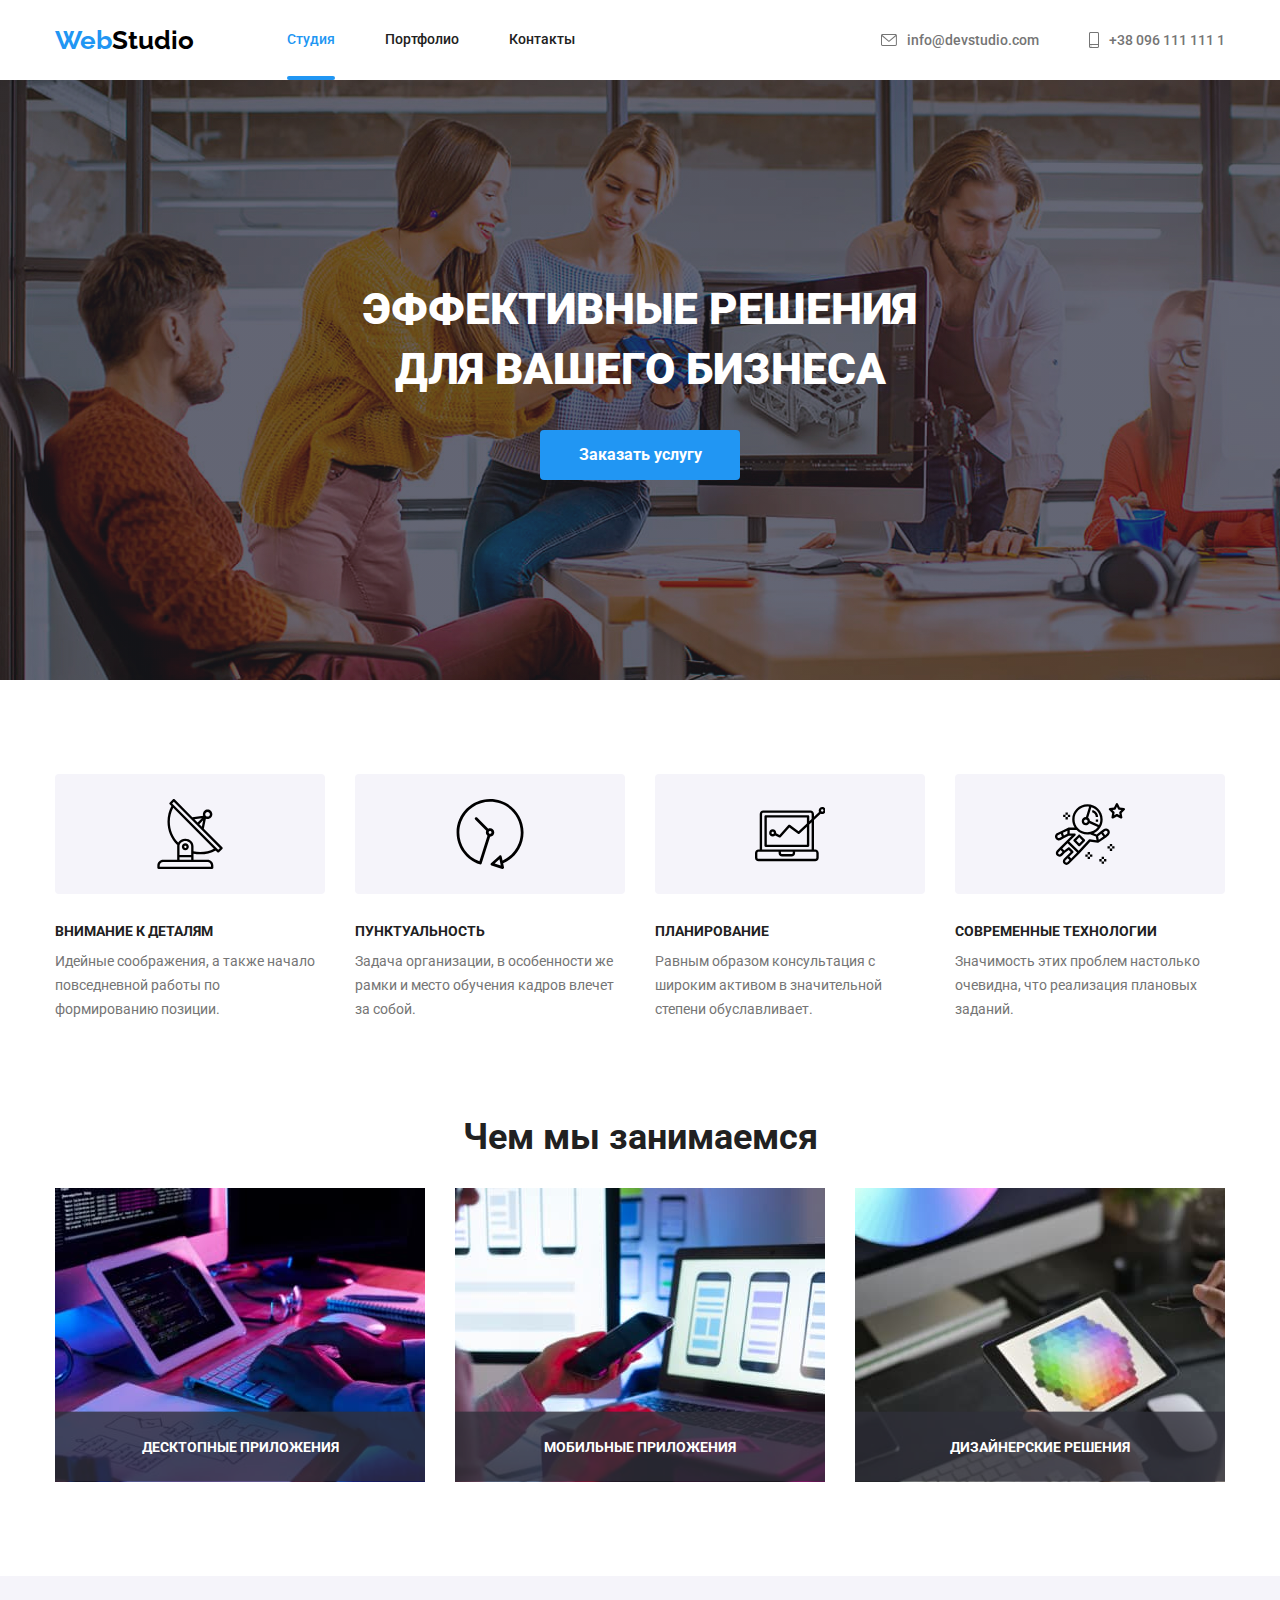
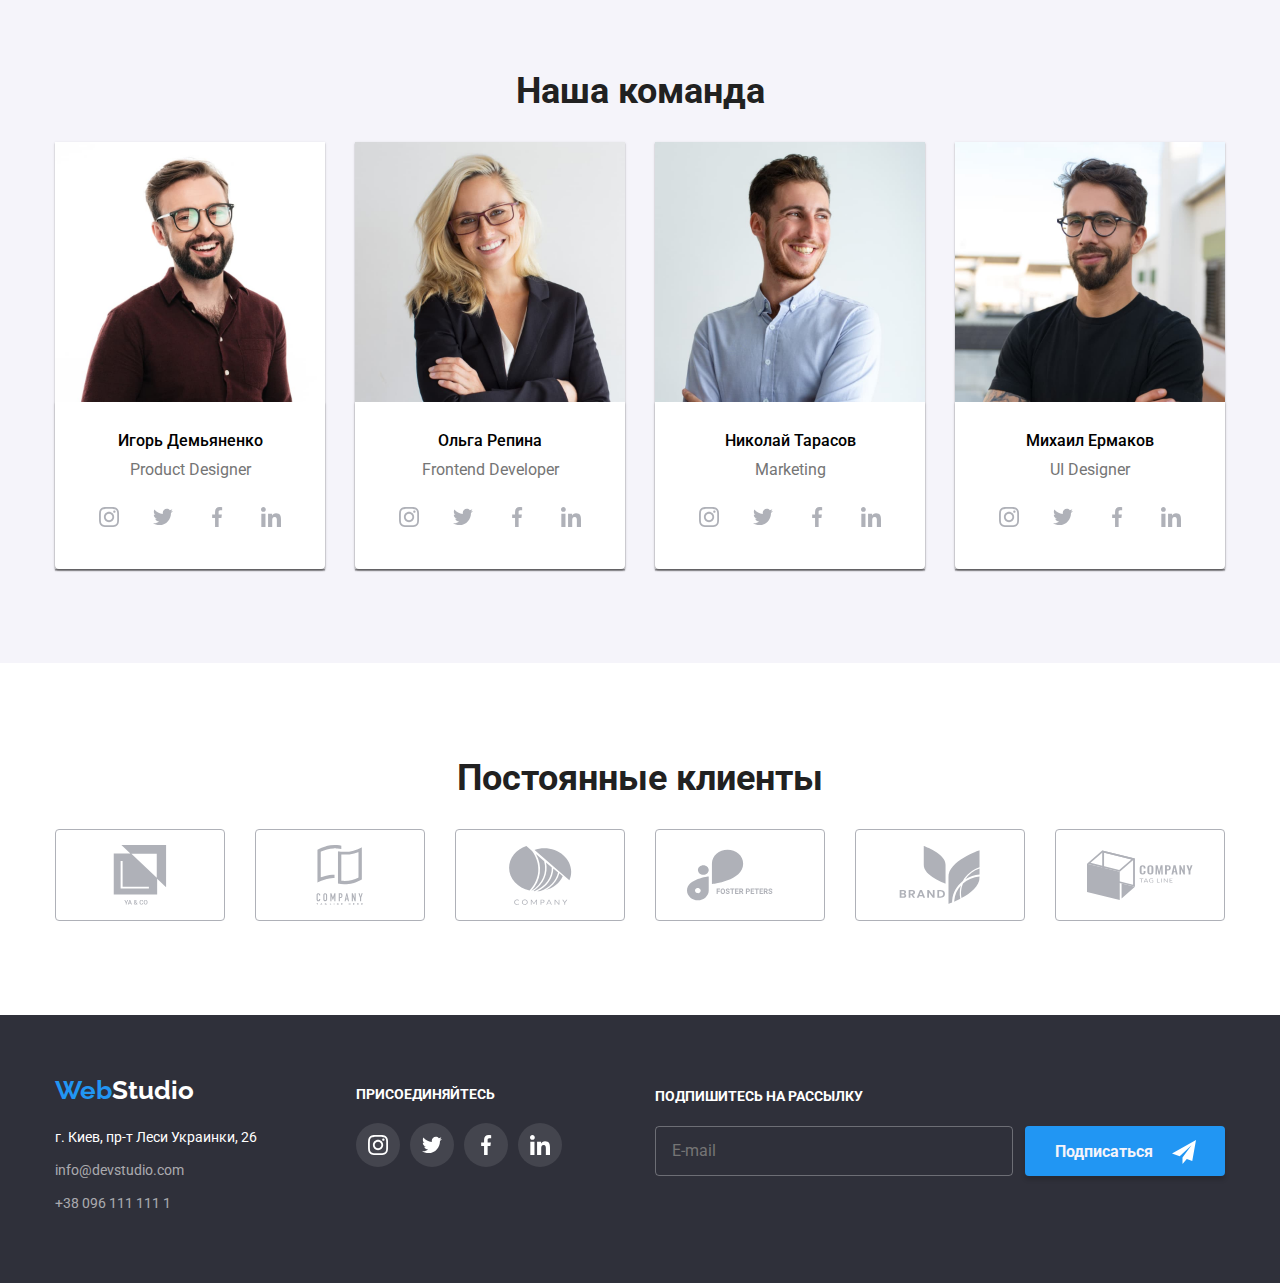
==== commit 5ace49b5: "БЭМ на трех секциях" ====
--- a/index.html
+++ b/index.html
@@ -18,7 +18,7 @@
   </head>
   <body>
     <header>
-      <nav class="container main-nav">
+      <nav class="main-nav container">
         <a href="./index.html" class="logo"
           >Web<span class="studio-header">Studio</span></a
         >
@@ -65,323 +65,287 @@
       </section>
       <!--Особенности-->
       <section class="section">
-        <h2 class="section-title hidden">Особенности</h2>
-        <div class="container">
-          <ul class="features list">
-            <li class="item">
-              <div class="item-features">
-                <svg class="features-svg" width="70" height="70">
-                  <use href="./images/symbol-defs.svg#icon-antenna"></use>
-                </svg>
-              </div>
-              <h3 class="title">Внимание к деталям</h3>
-              <p class="text">
-                Идейные соображения, а также начало повседневной работы по
-                формированию позиции.
-              </p>
-            </li>
-            <li class="item">
-              <div class="item-features">
-                <svg class="features-svg" width="70" height="70">
-                  <use href="./images/symbol-defs.svg#icon-vector-clock"></use>
-                </svg>
-              </div>
-              <h3 class="title">Пунктуальность</h3>
-              <p class="text">
-                Задача организации, в особенности же рамки и место обучения
-                кадров влечет за собой.
-              </p>
-            </li>
-            <li class="item">
-              <div class="item-features">
-                <svg class="features-svg" width="70" height="70">
-                  <use href="./images/symbol-defs.svg#icon-vector"></use>
-                </svg>
-              </div>
-              <h3 class="title">Планирование</h3>
-              <p class="text">
-                Равным образом консультация с широким активом в значительной
-                степени обуславливает.
-              </p>
-            </li>
-            <li class="item">
-              <div class="item-features">
-                <svg class="features-svg" width="70" height="70">
-                  <use href="./images/symbol-defs.svg#icon-astronaut"></use>
-                </svg>
-              </div>
-              <h3 class="title">Современные технологии</h3>
-              <p class="text">
-                Значимость этих проблем настолько очевидна, что реализация
-                плановых заданий.
-              </p>
-            </li>
-          </ul>
-        </div>
+        <h2 class="section__title section__title--hidden">Особенности</h2>
+        <ul class="list container">
+          <li class="container__item">
+            <div class="container__content">
+              <svg class="container__pic" width="70" height="70">
+                <use href="./images/symbol-defs.svg#icon-antenna"></use>
+              </svg>
+            </div>
+            <h3 class="container__title">Внимание к деталям</h3>
+            <p class="container__text">
+              Идейные соображения, а также начало повседневной работы по
+              формированию позиции.
+            </p>
+          </li>
+          <li class="container__item">
+            <div class="container__content">
+              <svg class="container__pic" width="70" height="70">
+                <use href="./images/symbol-defs.svg#icon-vector-clock"></use>
+              </svg>
+            </div>
+            <h3 class="container__title">Пунктуальность</h3>
+            <p class="container__text">
+              Задача организации, в особенности же рамки и место обучения кадров
+              влечет за собой.
+            </p>
+          </li>
+          <li class="container__item">
+            <div class="container__content">
+              <svg class="container__pic" width="70" height="70">
+                <use href="./images/symbol-defs.svg#icon-vector"></use>
+              </svg>
+            </div>
+            <h3 class="container__title">Планирование</h3>
+            <p class="container__text">
+              Равным образом консультация с широким активом в значительной
+              степени обуславливает.
+            </p>
+          </li>
+          <li class="container__item">
+            <div class="container__content">
+              <svg class="container__pic" width="70" height="70">
+                <use href="./images/symbol-defs.svg#icon-astronaut"></use>
+              </svg>
+            </div>
+            <h3 class="container__title">Современные технологии</h3>
+            <p class="container__text">
+              Значимость этих проблем настолько очевидна, что реализация
+              плановых заданий.
+            </p>
+          </li>
+        </ul>
       </section>
       <!--Чем мы занимаемся-->
-      <section class="section content">
-        <h2 class="section-title container">Чем мы занимаемся</h2>
-        <ul class="list container picture">
-          <li class="item-picture">
+      <section class="section section--shift">
+        <h2 class="section__title">Чем мы занимаемся</h2>
+        <ul class="list container">
+          <li class="list-item">
             <img
               src="./images/comp.jpg"
               alt="Разработка для компьютера"
               width="370"
             />
-            <div class="text-picture">ДЕСКТОПНЫЕ ПРИЛОЖЕНИЯ</div>
-          </li>
-          <li class="item-picture">
+            <div class="list-text">ДЕСКТОПНЫЕ ПРИЛОЖЕНИЯ</div>
+          </li>
+          <li class="list-item">
             <img
               src="./images/smart.jpg"
               alt="Разработка для смартфона"
               width="370"
             />
-            <div class="text-picture">МОБИЛЬНЫЕ ПРИЛОЖЕНИЯ</div>
-          </li>
-          <li class="item-picture">
+            <div class="list-text">МОБИЛЬНЫЕ ПРИЛОЖЕНИЯ</div>
+          </li>
+          <li class="list-item">
             <img
               src="./images/pad.jpg"
               alt="Разработка для планшета"
               width="370"
             />
-            <div class="text-picture">ДИЗАЙНЕРСКИЕ РЕШЕНИЯ</div>
+            <div class="list-text">ДИЗАЙНЕРСКИЕ РЕШЕНИЯ</div>
           </li>
         </ul>
       </section>
       <!--Наша команда-->
       <section class="section peoples">
-        <h2 class="section-title">Наша команда</h2>
-        <div class="container">
-          <ul class="list userpic">
-            <li class="item-userpic">
-              <img
-                src="./images/demyanenko.jpg"
-                alt="Игорь Демьяненко"
-                width="270"
-              />
-              <div class="name-position">
-                <h3 class="name">Игорь Демьяненко</h3>
-                <p class="position">Product Designer</p>
-                <ul class="social-network">
-                  <li class="social">
-                    <a class="social-link" href="" aria-label="Instagram">
-                      <svg class="network" width="20" height="20">
-                        <use
-                          href="./images/symbol-defs.svg#icon-instagram"
-                        ></use>
-                      </svg>
-                    </a>
-                  </li>
-                  <li class="social">
-                    <a class="social-link" href="" aria-label="Twitter">
-                      <svg class="network" width="20" height="20">
-                        <use href="./images/symbol-defs.svg#icon-twitter"></use>
-                      </svg>
-                    </a>
-                  </li>
-                  <li class="social">
-                    <a class="social-link" href="" aria-label="Facebook">
-                      <svg class="network" width="20" height="20">
-                        <use
-                          href="./images/symbol-defs.svg#icon-facebook"
-                        ></use>
-                      </svg>
-                    </a>
-                  </li>
-                  <li class="social">
-                    <a class="social-link" href="" aria-label="LinkedIn">
-                      <svg class="network" width="20" height="20">
-                        <use
-                          href="./images/symbol-defs.svg#icon-linkedin"
-                        ></use>
-                      </svg>
-                    </a>
-                  </li>
-                </ul>
-              </div>
-            </li>
-            <li class="item-userpic">
-              <img src="./images/repina.jpg" alt="Ольга Репина" width="270" />
-              <div class="name-position">
-                <h3 class="name">Ольга Репина</h3>
-                <p class="position">Frontend Developer</p>
-                <ul class="social-network">
-                  <li class="social">
-                    <a class="social-link" href="" aria-label="Instagram">
-                      <svg class="network" width="20" height="20">
-                        <use
-                          href="./images/symbol-defs.svg#icon-instagram"
-                        ></use>
-                      </svg>
-                    </a>
-                  </li>
-                  <li class="social">
-                    <a class="social-link" href="" aria-label="Twitter">
-                      <svg class="network" width="20" height="20">
-                        <use href="./images/symbol-defs.svg#icon-twitter"></use>
-                      </svg>
-                    </a>
-                  </li>
-                  <li class="social">
-                    <a class="social-link" href="" aria-label="Facebook">
-                      <svg class="network" width="20" height="20">
-                        <use
-                          href="./images/symbol-defs.svg#icon-facebook"
-                        ></use>
-                      </svg>
-                    </a>
-                  </li>
-                  <li class="social">
-                    <a class="social-link" href="" aria-label="LinkedIn">
-                      <svg class="network" width="20" height="20">
-                        <use
-                          href="./images/symbol-defs.svg#icon-linkedin"
-                        ></use>
-                      </svg>
-                    </a>
-                  </li>
-                </ul>
-              </div>
-            </li>
-            <li class="item-userpic">
-              <img
-                src="./images/tarasov.jpg"
-                alt="Николай Тарасов"
-                width="270"
-              />
-              <div class="name-position">
-                <h3 class="name">Николай Тарасов</h3>
-                <p class="position">Marketing</p>
-                <ul class="social-network">
-                  <li class="social">
-                    <a class="social-link" href="" aria-label="Instagram">
-                      <svg class="network" width="20" height="20">
-                        <use
-                          href="./images/symbol-defs.svg#icon-instagram"
-                        ></use>
-                      </svg>
-                    </a>
-                  </li>
-                  <li class="social">
-                    <a class="social-link" href="" aria-label="Twitter">
-                      <svg class="network" width="20" height="20">
-                        <use href="./images/symbol-defs.svg#icon-twitter"></use>
-                      </svg>
-                    </a>
-                  </li>
-                  <li class="social">
-                    <a class="social-link" href="" aria-label="Facebook">
-                      <svg class="network" width="20" height="20">
-                        <use
-                          href="./images/symbol-defs.svg#icon-facebook"
-                        ></use>
-                      </svg>
-                    </a>
-                  </li>
-                  <li class="social">
-                    <a class="social-link" href="" aria-label="LinkedIn">
-                      <svg class="network" width="20" height="20">
-                        <use
-                          href="./images/symbol-defs.svg#icon-linkedin"
-                        ></use>
-                      </svg>
-                    </a>
-                  </li>
-                </ul>
-              </div>
-            </li>
-            <li class="item-userpic">
-              <img
-                src="./images/ermakov.jpg"
-                alt="Михаил Ермаков"
-                width="270"
-              />
-              <div class="name-position">
-                <h3 class="name">Михаил Ермаков</h3>
-                <p class="position">UI Designer</p>
-                <ul class="social-network">
-                  <li class="social">
-                    <a class="social-link" href="" aria-label="Instagram">
-                      <svg class="network" width="20" height="20">
-                        <use
-                          href="./images/symbol-defs.svg#icon-instagram"
-                        ></use>
-                      </svg>
-                    </a>
-                  </li>
-                  <li class="social">
-                    <a class="social-link" href="" aria-label="Twitter">
-                      <svg class="network" width="20" height="20">
-                        <use href="./images/symbol-defs.svg#icon-twitter"></use>
-                      </svg>
-                    </a>
-                  </li>
-                  <li class="social">
-                    <a class="social-link" href="" aria-label="Facebook">
-                      <svg class="network" width="20" height="20">
-                        <use
-                          href="./images/symbol-defs.svg#icon-facebook"
-                        ></use>
-                      </svg>
-                    </a>
-                  </li>
-                  <li class="social">
-                    <a class="social-link" href="" aria-label="LinkedIn">
-                      <svg class="network" width="20" height="20">
-                        <use
-                          href="./images/symbol-defs.svg#icon-linkedin"
-                        ></use>
-                      </svg>
-                    </a>
-                  </li>
-                </ul>
-              </div>
-            </li>
-          </ul>
-        </div>
+        <h2 class="section__title">Наша команда</h2>
+        <ul class="list container">
+          <li class="item-userpic">
+            <img
+              src="./images/demyanenko.jpg"
+              alt="Игорь Демьяненко"
+              width="270"
+            />
+            <div class="name-position">
+              <h3 class="name">Игорь Демьяненко</h3>
+              <p class="position">Product Designer</p>
+              <ul class="social-network">
+                <li class="social">
+                  <a class="social-link" href="" aria-label="Instagram">
+                    <svg class="network" width="20" height="20">
+                      <use href="./images/symbol-defs.svg#icon-instagram"></use>
+                    </svg>
+                  </a>
+                </li>
+                <li class="social">
+                  <a class="social-link" href="" aria-label="Twitter">
+                    <svg class="network" width="20" height="20">
+                      <use href="./images/symbol-defs.svg#icon-twitter"></use>
+                    </svg>
+                  </a>
+                </li>
+                <li class="social">
+                  <a class="social-link" href="" aria-label="Facebook">
+                    <svg class="network" width="20" height="20">
+                      <use href="./images/symbol-defs.svg#icon-facebook"></use>
+                    </svg>
+                  </a>
+                </li>
+                <li class="social">
+                  <a class="social-link" href="" aria-label="LinkedIn">
+                    <svg class="network" width="20" height="20">
+                      <use href="./images/symbol-defs.svg#icon-linkedin"></use>
+                    </svg>
+                  </a>
+                </li>
+              </ul>
+            </div>
+          </li>
+          <li class="item-userpic">
+            <img src="./images/repina.jpg" alt="Ольга Репина" width="270" />
+            <div class="name-position">
+              <h3 class="name">Ольга Репина</h3>
+              <p class="position">Frontend Developer</p>
+              <ul class="social-network">
+                <li class="social">
+                  <a class="social-link" href="" aria-label="Instagram">
+                    <svg class="network" width="20" height="20">
+                      <use href="./images/symbol-defs.svg#icon-instagram"></use>
+                    </svg>
+                  </a>
+                </li>
+                <li class="social">
+                  <a class="social-link" href="" aria-label="Twitter">
+                    <svg class="network" width="20" height="20">
+                      <use href="./images/symbol-defs.svg#icon-twitter"></use>
+                    </svg>
+                  </a>
+                </li>
+                <li class="social">
+                  <a class="social-link" href="" aria-label="Facebook">
+                    <svg class="network" width="20" height="20">
+                      <use href="./images/symbol-defs.svg#icon-facebook"></use>
+                    </svg>
+                  </a>
+                </li>
+                <li class="social">
+                  <a class="social-link" href="" aria-label="LinkedIn">
+                    <svg class="network" width="20" height="20">
+                      <use href="./images/symbol-defs.svg#icon-linkedin"></use>
+                    </svg>
+                  </a>
+                </li>
+              </ul>
+            </div>
+          </li>
+          <li class="item-userpic">
+            <img src="./images/tarasov.jpg" alt="Николай Тарасов" width="270" />
+            <div class="name-position">
+              <h3 class="name">Николай Тарасов</h3>
+              <p class="position">Marketing</p>
+              <ul class="social-network">
+                <li class="social">
+                  <a class="social-link" href="" aria-label="Instagram">
+                    <svg class="network" width="20" height="20">
+                      <use href="./images/symbol-defs.svg#icon-instagram"></use>
+                    </svg>
+                  </a>
+                </li>
+                <li class="social">
+                  <a class="social-link" href="" aria-label="Twitter">
+                    <svg class="network" width="20" height="20">
+                      <use href="./images/symbol-defs.svg#icon-twitter"></use>
+                    </svg>
+                  </a>
+                </li>
+                <li class="social">
+                  <a class="social-link" href="" aria-label="Facebook">
+                    <svg class="network" width="20" height="20">
+                      <use href="./images/symbol-defs.svg#icon-facebook"></use>
+                    </svg>
+                  </a>
+                </li>
+                <li class="social">
+                  <a class="social-link" href="" aria-label="LinkedIn">
+                    <svg class="network" width="20" height="20">
+                      <use href="./images/symbol-defs.svg#icon-linkedin"></use>
+                    </svg>
+                  </a>
+                </li>
+              </ul>
+            </div>
+          </li>
+          <li class="item-userpic">
+            <img src="./images/ermakov.jpg" alt="Михаил Ермаков" width="270" />
+            <div class="name-position">
+              <h3 class="name">Михаил Ермаков</h3>
+              <p class="position">UI Designer</p>
+              <ul class="social-network">
+                <li class="social">
+                  <a class="social-link" href="" aria-label="Instagram">
+                    <svg class="network" width="20" height="20">
+                      <use href="./images/symbol-defs.svg#icon-instagram"></use>
+                    </svg>
+                  </a>
+                </li>
+                <li class="social">
+                  <a class="social-link" href="" aria-label="Twitter">
+                    <svg class="network" width="20" height="20">
+                      <use href="./images/symbol-defs.svg#icon-twitter"></use>
+                    </svg>
+                  </a>
+                </li>
+                <li class="social">
+                  <a class="social-link" href="" aria-label="Facebook">
+                    <svg class="network" width="20" height="20">
+                      <use href="./images/symbol-defs.svg#icon-facebook"></use>
+                    </svg>
+                  </a>
+                </li>
+                <li class="social">
+                  <a class="social-link" href="" aria-label="LinkedIn">
+                    <svg class="network" width="20" height="20">
+                      <use href="./images/symbol-defs.svg#icon-linkedin"></use>
+                    </svg>
+                  </a>
+                </li>
+              </ul>
+            </div>
+          </li>
+        </ul>
       </section>
       <!--Постоянные клиенты-->
-      <section class="section clients">
-        <h2 class="section-title container">Постоянные клиенты</h2>
-        <ul class="list-clients">
-          <li class="item-clients">
-            <a class="link-clients" href="">
+      <section class="section">
+        <h2 class="section__title">Постоянные клиенты</h2>
+        <ul class="list container">
+          <li class="list__pic">
+            <a class="list__link" href="">
               <svg class="icon-clients" width="106" height="60">
                 <use href="./images/symbol-defs.svg#icon-logo1"></use>
               </svg>
             </a>
           </li>
-          <li class="item-clients">
-            <a class="link-clients" href="">
+          <li class="list-pic">
+            <a class="list__link" href="">
               <svg class="icon-clients" width="106" height="60">
                 <use href="./images/symbol-defs.svg#icon-logo2"></use>
               </svg>
             </a>
           </li>
-          <li class="item-clients">
-            <a class="link-clients" href="">
+          <li class="list__pic">
+            <a class="list__link" href="">
               <svg class="icon-clients" width="106" height="60">
                 <use href="./images/symbol-defs.svg#icon-logo3"></use>
               </svg>
             </a>
           </li>
-          <li class="item-clients">
-            <a class="link-clients" href="">
+          <li class="list__pic">
+            <a class="list__link" href="">
               <svg class="icon-clients" width="106" height="60">
                 <use href="./images/symbol-defs.svg#icon-logo4"></use>
               </svg>
             </a>
           </li>
-          <li class="item-clients">
-            <a class="link-clients" href="">
+          <li class="list__pic">
+            <a class="list__link" href="">
               <svg class="icon-clients" width="106" height="60">
                 <use href="./images/symbol-defs.svg#icon-logo5"></use>
               </svg>
             </a>
           </li>
-          <li class="item-clients">
-            <a class="link-clients" href="">
+          <li class="list__pic">
+            <a class="list__link" href="">
               <svg class="icon-clients" width="106" height="60">
                 <use href="./images/symbol-defs.svg#icon-logo6"></use>
               </svg>
--- a/css/slyles.css
+++ b/css/slyles.css
@@ -45,10 +45,13 @@
   }
 
   /* Утилиты */
-  .list {
+  .list{
     list-style-type: none;
     padding: 0;
     margin: 0;
+    display: flex;
+    flex-wrap: wrap;
+    justify-content: space-between;
   }  
   
   .container{
@@ -57,8 +60,7 @@
     width: 1170px;
   }
 
-.hero,
-.features{
+.hero,{
   align-items: center;
 }
 
@@ -70,7 +72,7 @@
 }
 
 /* Скрытый заголовок h1 */
-.hidden{
+.section__title--hidden{
     display: none;
   }
 
@@ -288,7 +290,7 @@
   }
 
   /* Заголовки всех секций h1 */
-  .section-title {
+  .section__title{
     text-align: center;
     margin-top: 0;
     font-weight: 700;
@@ -297,28 +299,21 @@
     color: var(--title-text-color);
   }
 
-  .section{
-    padding-top: 94px;
-    padding-bottom: 94px;
-  }
-  
-  .content{
-    padding-top: 0;
-  }
+    .section{
+      padding-top: 94px;
+      padding-bottom: 94px;
+    }
+    
+    .section--shift{
+      padding-top: 0;
+    }
 
   /* секция Особенности */
-.features{
-  display: flex;
-  flex-wrap: wrap;
-  align-items: center;
-  justify-content: space-between;
-}
-
-.features .item{
-  width: 270px;
-}
-
-  .title {
+  .container__item{
+      width: 270px;
+    }
+
+  .container__title{
     margin-top: 0;
     margin-bottom: 10px;
     font-weight: 700;
@@ -328,7 +323,7 @@
     text-transform: uppercase;
   }
 
-  .text {
+  .container__text{
     margin-top: 0;
     margin-bottom: 0;
     font-weight: 400;
@@ -337,7 +332,7 @@
     color: var(--primary-text-color);
   }
 
-  .item-features{
+  .container__content{
     display: flex;
     width: 270px;
     height: 120px;
@@ -350,16 +345,11 @@
   }
   
 /* Чем мы занимаемся */
-  .picture{
-  display: flex;
-  justify-content: space-between;
-  }
-
-  .item-picture{
+  .list-item{
     position: relative;
   }
 
-  .text-picture{
+  .list-text{
     position: absolute;
     display: flex;
     width: 100%;
@@ -375,15 +365,9 @@
     transform: translate(0px, -100%);
   } 
 
-
   /* секция Наша команда */
   .peoples{
     background-color: #F5F4FA;
-  }
-
-  .userpic{
-    display: flex;
-    justify-content: space-between;
   }
 
   .item-userpic{
@@ -462,23 +446,11 @@
   }
 
 /* Постоянные клиенты */
-.clients{
-  width: 1170px;
-  margin-left: auto;
-  margin-right: auto;
-}
-
-.list-clients{
-  display: flex;
-  list-style-type: none;
-  padding: 0;
-}
-
-.item-clients:not(:last-child){
+.list__link:not(:last-child){
   margin-right: 30px;
 }
 
-.link-clients{
+.list__link{
   display: flex;
   width: 170px;
   height: 92px;
@@ -491,11 +463,10 @@
   transition-timing-function: var(--option);
 }
 
-.link-clients:hover,
-.link-clients:focus{
+.list__link:hover,
+.list__link:focus{
   border: 1px solid #2196F3;
   fill: var(--text-decoration-color);
-
 }
 
   /* Кнопки портфолио */
@@ -563,9 +534,7 @@
 }
 
 .foto{
-  display: flex;
-  flex-wrap: wrap;
-  justify-content: space-between;
+
   margin: 0 0 -30px -30px;
 }
 
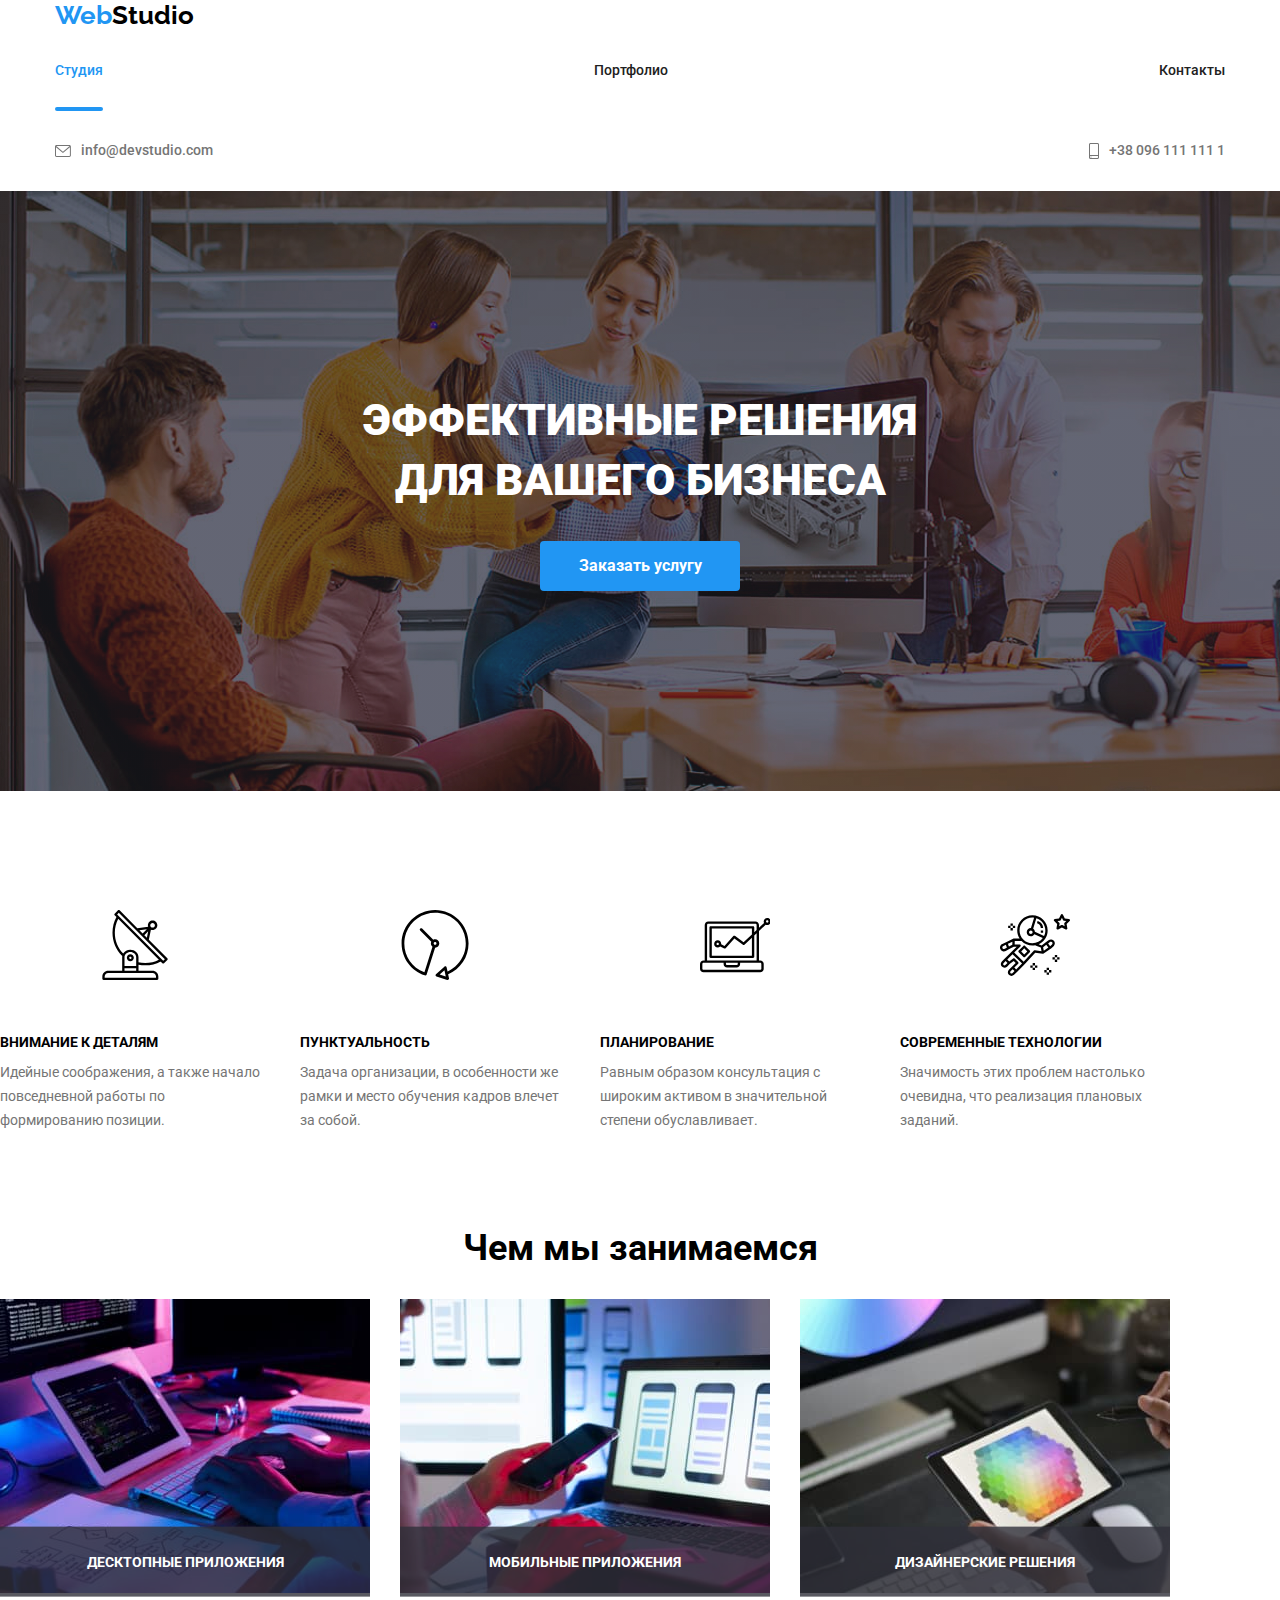
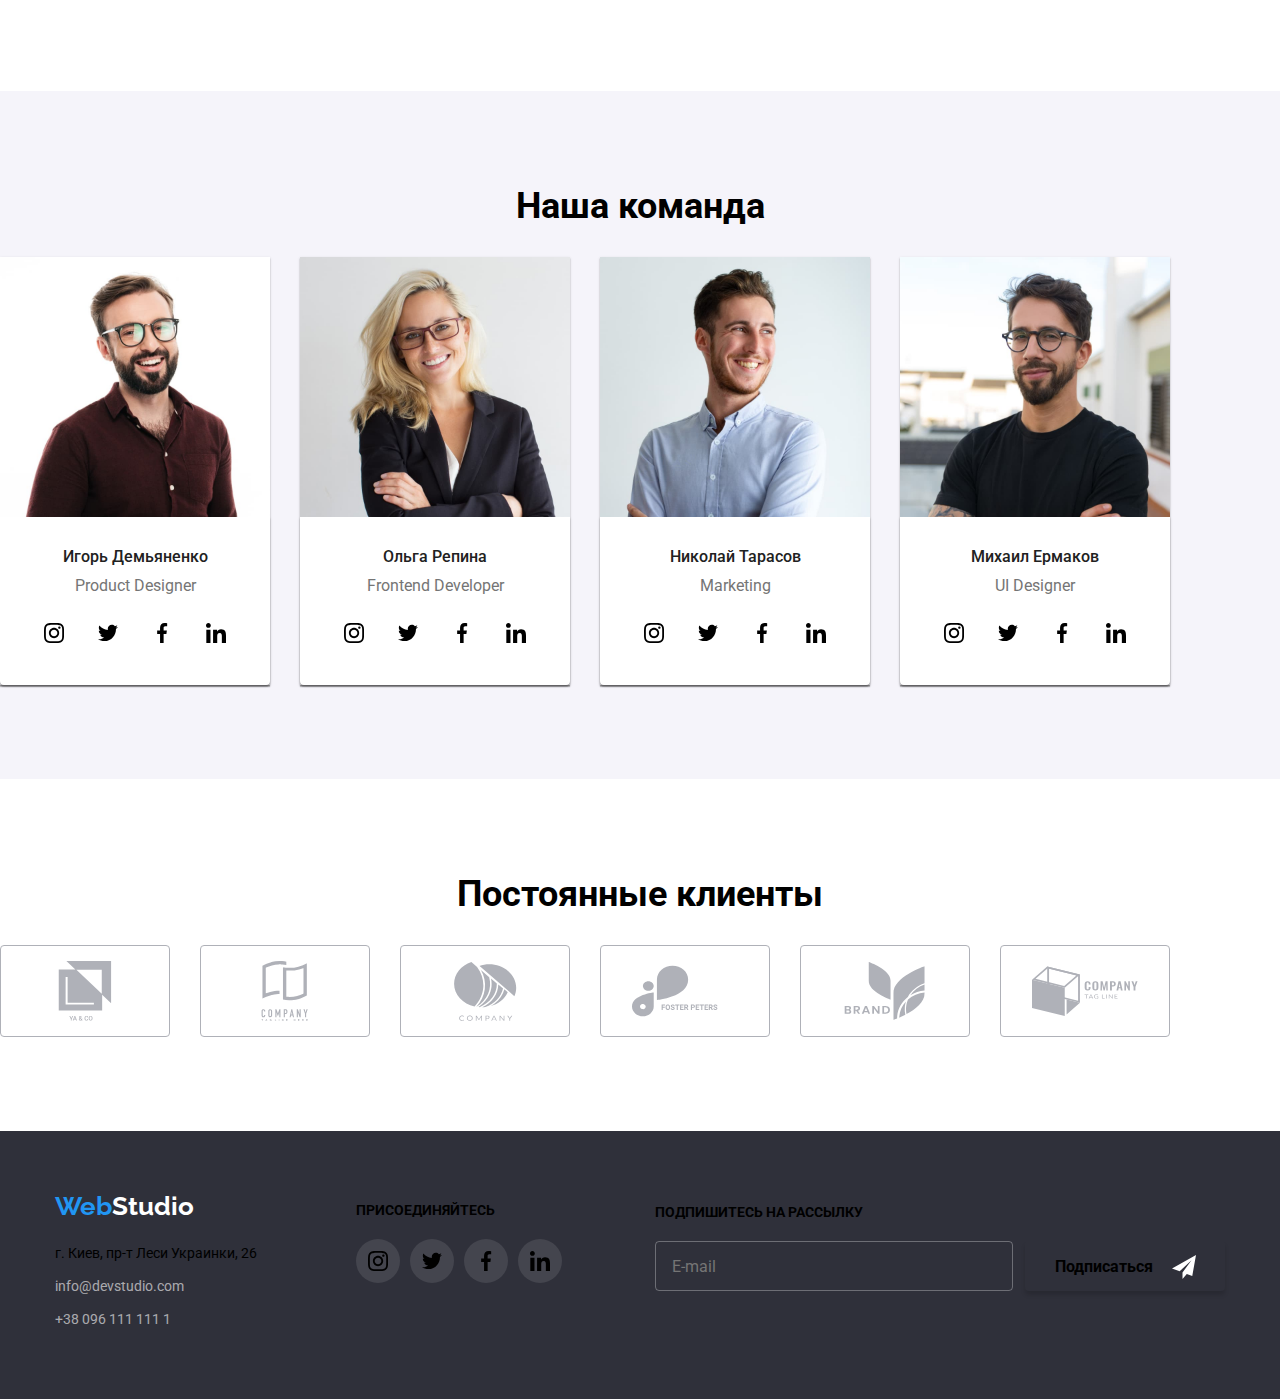
==== commit d8fd45ae: "начало 7 дз" ====
--- a/index.html
+++ b/index.html
@@ -9,10 +9,10 @@
       href="https://fonts.googleapis.com/css2?family=Raleway:wght@700&family=Roboto:wght@400;500;700;900&display=swap"
       rel="stylesheet"
     />
+    <link rel="stylesheet" href="./css/main.min.css" />
     <link
       rel="stylesheet"
-      href="https://cdnjs.cloudflare.com/ajax/libs/modern-normalize/1.1.0/modern-normalize.min.css
-    "
+      href="https://cdnjs.cloudflare.com/ajax/libs/modern-normalize/1.1.0/modern-normalize.min.css"
     />
     <link rel="stylesheet" href="./css/slyles.css" />
   </head>
@@ -153,6 +153,7 @@
         <ul class="list container">
           <li class="item-userpic">
             <img
+              class="avatar"
               src="./images/demyanenko.jpg"
               alt="Игорь Демьяненко"
               width="270"
@@ -193,7 +194,12 @@
             </div>
           </li>
           <li class="item-userpic">
-            <img src="./images/repina.jpg" alt="Ольга Репина" width="270" />
+            <img
+              class="avatar"
+              src="./images/repina.jpg"
+              alt="Ольга Репина"
+              width="270"
+            />
             <div class="name-position">
               <h3 class="name">Ольга Репина</h3>
               <p class="position">Frontend Developer</p>
@@ -230,7 +236,12 @@
             </div>
           </li>
           <li class="item-userpic">
-            <img src="./images/tarasov.jpg" alt="Николай Тарасов" width="270" />
+            <img
+              class="avatar"
+              src="./images/tarasov.jpg"
+              alt="Николай Тарасов"
+              width="270"
+            />
             <div class="name-position">
               <h3 class="name">Николай Тарасов</h3>
               <p class="position">Marketing</p>
@@ -267,7 +278,12 @@
             </div>
           </li>
           <li class="item-userpic">
-            <img src="./images/ermakov.jpg" alt="Михаил Ермаков" width="270" />
+            <img
+              class="avatar"
+              src="./images/ermakov.jpg"
+              alt="Михаил Ермаков"
+              width="270"
+            />
             <div class="name-position">
               <h3 class="name">Михаил Ермаков</h3>
               <p class="position">UI Designer</p>
--- a/css/main.min.css
+++ b/css/main.min.css
@@ -0,0 +1,2 @@
+.visually-hidden{width:1px;height:1px;margin:-1px;border:0;padding:0;clip:rect(0 0 0 0);overflow:hidden}.container{margin-left:auto;margin-right:auto;width:1170px}.hero .button{display:inline-block;padding:10px 32px;border:none;font-weight:700;font-size:16px;line-height:1.9;color:#fff;background-color:#2196f3;border-radius:4px;min-width:200px;text-align:center;-webkit-transition-duration:250ms;transition-duration:250ms;-webkit-transition-timing-function:cubic-bezier(0.4, 0, 0.2, 1);transition-timing-function:cubic-bezier(0.4, 0, 0.2, 1)}.hero .button:hover{color:#fff;background-color:#188ce8}.close-button{width:30px;height:30px;position:absolute;top:8px;right:10px;background-color:transparent;border:1px solid rgba(0,0,0,0.1);border-radius:50%;cursor:pointer;-webkit-transition-duration:250ms;transition-duration:250ms;-webkit-transition-timing-function:cubic-bezier(0.4, 0, 0.2, 1);transition-timing-function:cubic-bezier(0.4, 0, 0.2, 1)}.close-icon:hover{fill:#2196f3}.backdrop.is-hidden{opacity:0;visibility:hidden;pointer-events:none}.studio-header{color:#000;font-family:"Raleway"}.studio-footer{display:inline-block;color:#fff;margin-bottom:20px}.logo{display:inline-block;margin-bottom:20;font-family:"Raleway";font-weight:700;font-size:26px;line-height:1.19;color:#2196f3;text-decoration:none;-webkit-transition-property:color;transition-property:color;-webkit-transition-duration:250ms;transition-duration:250ms;-webkit-transition-timing-function:cubic-bezier(0.4, 0, 0.2, 1);transition-timing-function:cubic-bezier(0.4, 0, 0.2, 1)}.logo:hover{color:#2196f3}.backdrop{width:100%;height:100%;position:fixed;top:0;left:0;background-color:rgba(0,0,0,0.2);opacity:1;-webkit-transition-duration:250ms;transition-duration:250ms;-webkit-transition-timing-function:cubic-bezier(0.4, 0, 0.2, 1);transition-timing-function:cubic-bezier(0.4, 0, 0.2, 1)}.modal{width:528px;height:581px;position:absolute;background-color:#fff;top:50%;left:50%;-webkit-box-shadow:0px 1px 3px rgba(0,0,0,0.12),0px 1px 1px rgba(0,0,0,0.14),0px 2px 1px rgba(0,0,0,0.2);box-shadow:0px 1px 3px rgba(0,0,0,0.12),0px 1px 1px rgba(0,0,0,0.14),0px 2px 1px rgba(0,0,0,0.2);border-radius:4px;-webkit-transform:translate(-50%, -50%);transform:translate(-50%, -50%);-webkit-transition-duration:250ms;transition-duration:250ms;-webkit-transition-timing-function:cubic-bezier(0.4, 0, 0.2, 1);transition-timing-function:cubic-bezier(0.4, 0, 0.2, 1)}.header{outline:1px solid #ececec}.main-nav{-webkit-box-align:center;-ms-flex-align:center;align-items:center}.site-nav{display:-webkit-box;display:-ms-flexbox;display:flex;margin-left:93px}.site-nav .link{font-weight:500;font-size:14px;line-height:1.14;color:#212121;text-decoration:none;-webkit-transition-property:color;transition-property:color;-webkit-transition-duration:250ms;transition-duration:250ms;-webkit-transition-timing-function:cubic-bezier(0.4, 0, 0.2, 1);transition-timing-function:cubic-bezier(0.4, 0, 0.2, 1)}.site-nav .link:hover,.site-nav .link:focus{color:#2196f3}.site-nav li:not(:last-child){margin-right:50px}.auth-nav{display:-webkit-box;display:-ms-flexbox;display:flex;margin-left:auto}.auth-nav .link{display:-webkit-box;display:-ms-flexbox;display:flex;-webkit-box-align:center;-ms-flex-align:center;align-items:center;padding-top:32px;padding-bottom:32px;border:none;font-weight:500;font-size:14px;line-height:1.14;color:#757575;text-decoration:none;-webkit-transition-duration:250ms;transition-duration:250ms;-webkit-transition-timing-function:cubic-bezier(0.4, 0, 0.2, 1);transition-timing-function:cubic-bezier(0.4, 0, 0.2, 1)}.auth-nav .link:hover,.auth-nav .link:focus{color:#2196f3}.mail-icon{margin-right:10px;fill:currentColor;-webkit-box-align:center;-ms-flex-align:center;align-items:center;-webkit-transition-duration:250ms;transition-duration:250ms;-webkit-transition-timing-function:cubic-bezier(0.4, 0, 0.2, 1);transition-timing-function:cubic-bezier(0.4, 0, 0.2, 1)}.mail-icon:hover,.mail-icon:focus{fill:#2196f3}.auth-nav li+li{margin-left:50px}.link-studio,.link-foto{display:block;padding-top:32px;padding-bottom:32px;font-weight:500;font-size:14px;line-height:1.14;color:#2196f3;text-decoration:none}.link-studio::after{position:absolute;display:block;content:"";width:48px;height:4px;border-radius:2px;margin-top:28px;background-color:#2196f3;opacity:1}.link-foto::after{position:absolute;display:block;content:"";width:78px;height:4px;border-radius:2px;margin-top:28px;background-color:#2196f3;opacity:1}.hero{background-color:#2f303a;background-image:-webkit-gradient(linear, left top, left bottom, from(rgba(47,48,58,0.4)), to(rgba(47,48,58,0.4))),url("../images/hero.jpg");background-image:linear-gradient(rgba(47,48,58,0.4), rgba(47,48,58,0.4)),url("../images/hero.jpg");margin-left:auto;margin-right:auto;max-width:1600px;height:600px;text-align:center;padding-top:200px;padding-bottom:200px}.hero-title{margin-top:0;margin-bottom:30px;font-weight:900;font-size:44px;line-height:1.36;text-transform:uppercase;color:#fff}.container__item{width:270px}.container__title{margin-top:0;margin-bottom:10px;font-weight:700;font-size:14px;line-height:1.14;color:var(--title-text-color);text-transform:uppercase}.container__text{margin-top:0;margin-bottom:0;font-weight:400;font-size:14px;line-height:1.71;color:#757575}.container__content{display:-webkit-box;display:-ms-flexbox;display:flex;width:270px;height:120px;-webkit-box-pack:center;-ms-flex-pack:center;justify-content:center;-webkit-box-align:center;-ms-flex-align:center;align-items:center;margin-bottom:30px;border:1px solid transparent;border-radius:4px;background-color:var(--btn-bg-color)}.list-item{position:relative}.list-text{position:absolute;display:-webkit-box;display:-ms-flexbox;display:flex;width:100%;padding-top:27px;padding-bottom:27px;-webkit-box-pack:center;-ms-flex-pack:center;justify-content:center;-webkit-box-align:center;-ms-flex-align:center;align-items:center;color:#fff;background-color:rgba(47,48,58,0.8);font-weight:700;font-size:14px;line-height:1.17;-webkit-transform:translate(0px, -100%);transform:translate(0px, -100%)}.peoples{background-color:#f5f4fa}.item-userpic{-webkit-box-shadow:0px 1px 3px rgba(0,0,0,0.12),0px 1px 1px rgba(0,0,0,0.14),0px 2px 1px rgba(0,0,0,0.2);box-shadow:0px 1px 3px rgba(0,0,0,0.12),0px 1px 1px rgba(0,0,0,0.14),0px 2px 1px rgba(0,0,0,0.2)}.avatar{display:block;max-width:100%}.name-position{padding-top:30px;padding-bottom:30px;-webkit-box-shadow:0px 1px 3px rgba(0,0,0,0.12),0px 1px 1px rgba(0,0,0,0.14),0px 2px 1px rgba(0,0,0,0.2);box-shadow:0px 1px 3px rgba(0,0,0,0.12),0px 1px 1px rgba(0,0,0,0.14),0px 2px 1px rgba(0,0,0,0.2);border-radius:0px 0px 4px 4px;background-color:#fff}.name{margin-top:0px;margin-bottom:10px;text-align:center;font-weight:500;font-size:16px;line-height:1.19;color:#212121}.position{margin-top:0;margin-bottom:16px;text-align:center;font-weight:400;font-size:16px;line-height:1.19;color:#757575}.social-network{display:-webkit-box;display:-ms-flexbox;display:flex;-webkit-box-pack:justify;-ms-flex-pack:justify;justify-content:space-between;-webkit-box-align:center;-ms-flex-align:center;align-items:center;padding-right:32px;padding-left:32px;list-style-type:none}.social-network>.social:not(:last-child){margin-right:10px}.social-link{display:-webkit-box;display:-ms-flexbox;display:flex;width:44px;height:44px;border-radius:50%;-webkit-box-pack:center;-ms-flex-pack:center;justify-content:center;-webkit-box-align:center;-ms-flex-align:center;align-items:center;cursor:pointer;background-color:#fff;fill:var(--icon-color);-webkit-transition-duration:250ms;transition-duration:250ms;-webkit-transition-timing-function:cubic-bezier(0.4, 0, 0.2, 1);transition-timing-function:cubic-bezier(0.4, 0, 0.2, 1)}.social-link:hover,.social-link:focus{background-color:#2196f3;fill:#fff}.list__link:not(:last-child){margin-right:30px}.list__link{display:-webkit-box;display:-ms-flexbox;display:flex;width:170px;height:92px;-webkit-box-pack:center;-ms-flex-pack:center;justify-content:center;-webkit-box-align:center;-ms-flex-align:center;align-items:center;border-radius:4px;border:1px solid #afb1b8;fill:#afb1b8;-webkit-transition-duration:250ms;transition-duration:250ms;-webkit-transition-timing-function:cubic-bezier(0.4, 0, 0.2, 1);transition-timing-function:cubic-bezier(0.4, 0, 0.2, 1)}.list__link:hover,.list__link:focus{border:1px solid #2196f3;fill:#2196f3}.portfolio{padding:94px 0}.list-button{display:-webkit-box;display:-ms-flexbox;display:flex;margin:0 0 34px;padding-left:0;padding-right:0;-webkit-box-pack:center;-ms-flex-pack:center;justify-content:center}.foto{margin:0 0 -30px -30px}.items{-webkit-box-sizing:border-box;box-sizing:border-box;width:calc(100% / 3 - 30px);margin:0 0 30px 30px;-webkit-transition-duration:250ms;transition-duration:250ms;-webkit-transition-timing-function:cubic-bezier(0.4, 0, 0.2, 1);transition-timing-function:cubic-bezier(0.4, 0, 0.2, 1)}.items:hover{-webkit-box-shadow:1px 4px 6px rgba(0,0,0,0.16),0px 4px 4px rgba(0,0,0,0.06),0px 1px 1px rgba(0,0,0,0.12);box-shadow:1px 4px 6px rgba(0,0,0,0.16),0px 4px 4px rgba(0,0,0,0.06),0px 1px 1px rgba(0,0,0,0.12)}.project-overlay{position:relative;overflow:hidden}.text-portfolio{position:absolute;top:0;left:0;width:370px;height:294px;font-size:18px;line-height:1.56;color:#fff;padding:63px 24px;margin-top:0px;margin-bottom:0px;background-color:rgba(33,150,243,0.9);-webkit-transform:translateY(100%);transform:translateY(100%);-webkit-transition:-webkit-transform 250ms cubic-bezier(0.4, 0, 0.2, 1);transition:-webkit-transform 250ms cubic-bezier(0.4, 0, 0.2, 1);transition:transform 250ms cubic-bezier(0.4, 0, 0.2, 1);transition:transform 250ms cubic-bezier(0.4, 0, 0.2, 1), -webkit-transform 250ms cubic-bezier(0.4, 0, 0.2, 1)}.items:hover .text-portfolio{-webkit-transform:translateY(0%);transform:translateY(0%);-webkit-transition:-webkit-transform 250ms cubic-bezier(0.4, 0, 0.2, 1);transition:-webkit-transform 250ms cubic-bezier(0.4, 0, 0.2, 1);transition:transform 250ms cubic-bezier(0.4, 0, 0.2, 1);transition:transform 250ms cubic-bezier(0.4, 0, 0.2, 1), -webkit-transform 250ms cubic-bezier(0.4, 0, 0.2, 1)}.project{margin-left:auto;margin-right:auto;padding:20px 24px;background:#ffffff;border:1px solid #eeeeee;border-top:none}.project-name{margin:0 0 4px;font-weight:700;font-size:18px;line-height:2;color:#212121}.project-type{margin:0;font-weight:400;font-size:16px;line-height:1.9;color:#757575}.list-link{-webkit-transition-duration:250ms;transition-duration:250ms;-webkit-transition-timing-function:cubic-bezier(0.4, 0, 0.2, 1);transition-timing-function:cubic-bezier(0.4, 0, 0.2, 1)}.list-link:hover{background-color:#2196f3}
+/*# sourceMappingURL=main.min.css.map */--- a/css/slyles.css
+++ b/css/slyles.css
@@ -1,48 +1,8 @@
-:root {
-    --primary-text-color: #757575;
-    --title-text-color: #212121;
-    --text-decoration-color: #2196f3;
-    --white-color:#ffffff;
-    --btn-bg-color:#F5F4FA;
-    --icon-color:#AFB1B8;
-    --complementary-color: #2F303ACC;
-    --option: cubic-bezier(0.4, 0, 0.2, 1);
-  }
-  
   body {
     font-family: "Roboto", "Oxygen", "Ubuntu", "Cantarell", "Open Sans",
       "Helvetica Neue", sans-serif;
   }
-  
-  /* Логотип */
-  .studio-header {
-    color: #000;
-    font-family: 'Raleway';
-  }
-  
-  .studio-footer {
-    display: inline-block;
-    color: var(--white-color);
-    margin-bottom: 20px;
-  }
-  
-  .logo {
-    display: inline-block;
-    margin-bottom: 20;
-    font-family: 'Raleway';
-    font-weight: 700;
-    font-size: 26px;
-    line-height: 1.19;
-    color: var(--text-decoration-color);
-    text-decoration: none;
-    transition-property: color;
-    transition-duration: 250ms;
-    transition-timing-function: var(--option);
-  }
-  
-  .logo:hover {
-    color: var(--text-decoration-color);
-  }
+
 
   /* Утилиты */
   .list{
@@ -53,12 +13,7 @@
     flex-wrap: wrap;
     justify-content: space-between;
   }  
-  
-  .container{
-    margin-left: auto;
-    margin-right: auto;
-    width: 1170px;
-  }
+
 
 .hero,{
   align-items: center;
@@ -74,219 +29,6 @@
 /* Скрытый заголовок h1 */
 .section__title--hidden{
     display: none;
-  }
-
-/* Полоса под header*/
-   .header{
-     outline: 1px solid #ECECEC;
-   } 
-
-
-  /* Header Студия и Фото*/
-  .link-studio,
-  .link-foto {
-    display: block;
-    padding-top: 32px;
-    padding-bottom: 32px;
-    font-weight: 500;
-    font-size: 14px;
-    line-height: 1.14;
-    color: var(--text-decoration-color);
-    text-decoration: none;
-  }
-
-  .link-studio::after{
-    position: absolute;
-    display: block;
-    content: "";
-    width: 48px;
-    height: 4px;
-    border-radius: 2px;
-    margin-top: 28px;
-    background-color: var(--text-decoration-color);
-    opacity: 1;
-  }
-
-  .link-foto::after{
-    position: absolute;
-    display: block;
-    content: "";
-    width: 78px;
-    height: 4px;
-    border-radius: 2px;
-    margin-top: 28px;
-    background-color: var(--text-decoration-color);
-    opacity: 1;
-  }
-
-
-  /* Main-nav */
-  .main-nav{
-    display: flex;
-    align-items: center;
-  }
-  
-  /* Site-nav */
-  .site-nav .link {
-    font-weight: 500;
-    font-size: 14px;
-    line-height: 1.14;
-    color: var(--title-text-color);
-    text-decoration: none;
-    transition-property: color;
-    transition-duration: 250ms;
-    transition-timing-function: var(--option);
-  }
-  
-  .site-nav .link:hover,
-  .site-nav .link:focus {
-    color: var(--text-decoration-color);
-  }
-  
-.site-nav{
-  display: flex;
-  margin-left: 93px;
-}
-
-.site-nav li:not(:last-child){
-  margin-right: 50px;
-}
-
-  /* Auth-nav */
-  .auth-nav{
-    display: flex;
-    margin-left: auto;
-  }
-
-  .auth-nav .link {
-    display: flex;
-    align-items: center;
-    padding-top: 32px;
-    padding-bottom: 32px;
-    border: none;
-    font-weight: 500;
-    font-size: 14px;
-    line-height: 1.14
-    color: var(--primary-text-color);
-    text-decoration: none;
-    transition-duration: 250ms;
-    transition-timing-function: cubic-bezier(0.4, 0, 0.2, 1)
-  }
-
-  .mail-icon{
-    margin-right: 10px;
-    fill: currentColor;
-    align-items: center;
-    transition-duration: 250ms;
-    transition-timing-function: var(--option);
-  }
-
-  .mail-icon:hover,
-  .mail-icon:focus{
-    fill: var(--text-decoration-color);
-
-  }
-
-  .auth-nav .link:hover,
-  .auth-nav .link:focus {
-    color: var(--text-decoration-color);
-
-  }
-   
-  .auth-nav li+ li{
-  margin-left: 50px;
-  }
-
-  /* Hero */
-  .hero {
-    background-color: #2F303A;
-    background-image: linear-gradient(rgba(47, 48, 58, 0.4), rgba(47, 48, 58, 0.4)), url('../images/hero.jpg');
-    margin-left: auto;
-    margin-right: auto;
-    max-width: 1600px;
-    height: 600px;
-    text-align: center;
-    padding-top: 200px;
-    padding-bottom: 200px;
-  }
-  .hero-title {
-    margin-top: 0;
-    margin-bottom: 30px;
-    font-weight: 900;
-    font-size: 44px;
-    line-height: 1.36;
-    text-transform: uppercase;
-    color: var(--white-color);
-  }
-  .hero .button {
-    display: inline-block;
-    padding: 10px 32px;
-    border: none;
-    font-weight: 700;
-    font-size: 16px;
-    line-height: 1.9;
-    color: var(--white-color);
-    background-color: var(--text-decoration-color);
-    border-radius: 4px;
-    min-width: 200px;
-    text-align: center;
-    transition-duration: 250ms;
-    transition-timing-function: var(--option);
-  }
-
-  .hero .button:hover{
-    color: var(--white-color);
-    background-color: #188CE8;
-  }
-
-  .backdrop{
-    width: 100%;
-    height: 100%;
-    position:fixed;
-    top: 0;
-    left: 0;
-    background-color: rgba(0, 0, 0, 0.2);
-    opacity: 1;
-    transition-duration: 250ms;
-    transition-timing-function: var(--option);
-  }
-
-  .modal{
-    width: 528px;
-    height: 581px;
-    position: absolute;
-    background-color: var(--white-color);
-    top: 50%;
-    left: 50%;
-    box-shadow: 0px 1px 3px rgba(0, 0, 0, 0.12), 0px 1px 1px rgba(0, 0, 0, 0.14), 0px 2px 1px rgba(0, 0, 0, 0.2);
-    border-radius: 4px;
-    transform: translate(-50%,-50%);
-    transition-duration: 250ms;
-    transition-timing-function: var(--option);
-  }
-
-  .close-button{
-    width: 30px;
-    height: 30px;
-    position: absolute;
-    top: 8px;
-    right: 10px;
-    background-color: transparent;
-    border: 1px solid rgba(0, 0, 0, 0.1);
-    border-radius: 50%;
-    cursor: pointer;
-    transition-duration: 250ms;
-    transition-timing-function: var(--option);
-  }
-
-  .close-icon:hover{
-    fill: var(--text-decoration-color);
-  }
-
-  .backdrop.is-hidden{
-    opacity: 0;
-    visibility: hidden;
-    pointer-events: none;
   }
 
   /* Заголовки всех секций h1 */
@@ -307,167 +49,6 @@
     .section--shift{
       padding-top: 0;
     }
-
-  /* секция Особенности */
-  .container__item{
-      width: 270px;
-    }
-
-  .container__title{
-    margin-top: 0;
-    margin-bottom: 10px;
-    font-weight: 700;
-    font-size: 14px;
-    line-height: 1.14;
-    color: var(--title-text-color);
-    text-transform: uppercase;
-  }
-
-  .container__text{
-    margin-top: 0;
-    margin-bottom: 0;
-    font-weight: 400;
-    font-size: 14px;
-    line-height: 1.71;
-    color: var(--primary-text-color);
-  }
-
-  .container__content{
-    display: flex;
-    width: 270px;
-    height: 120px;
-    justify-content: center;
-    align-items: center;
-    margin-bottom: 30px;
-    border: 1px solid transparent;
-    border-radius: 4px;
-    background-color: var(--btn-bg-color);
-  }
-  
-/* Чем мы занимаемся */
-  .list-item{
-    position: relative;
-  }
-
-  .list-text{
-    position: absolute;
-    display: flex;
-    width: 100%;
-    padding-top: 27px;
-    padding-bottom: 27px;
-    justify-content: center;
-    align-items: center;
-    color: var(--white-color);
-    background-color: rgba(47, 48, 58, 0.8);
-    font-weight: 700;
-    font-size: 14px;
-    line-height: 1.17;
-    transform: translate(0px, -100%);
-  } 
-
-  /* секция Наша команда */
-  .peoples{
-    background-color: #F5F4FA;
-  }
-
-  .item-userpic{
-    box-shadow: 0px 1px 3px rgba(0, 0, 0, 0.12),
-    0px 1px 1px rgba(0, 0, 0, 0.14),
-    0px 2px 1px rgba(0, 0, 0, 0.2);
-  }
-
-  img{
-    display: block;
-    max-width: 100%
-  }
-
-  .name-position{
-    padding-top: 30px;
-    padding-bottom: 30px;
-    box-shadow: 0px 1px 3px rgba(0, 0, 0, 0.12),
-    0px 1px 1px rgba(0, 0, 0, 0.14),
-    0px 2px 1px rgba(0, 0, 0, 0.2);
-    border-radius: 0px 0px 4px 4px;
-    background-color: var(--white-color);
-  }
-
-  .name {
-    margin-top: 0px;
-    margin-bottom: 10px;
-    text-align: center;
-    font-weight: 500;
-    font-size: 16px;
-    line-height: 1.19
-    color: var(--title-text-color);
-  }
-  
-  .position {
-    margin-top: 0;
-    margin-bottom: 16px;
-    text-align: center;
-    font-weight: 400;
-    font-size: 16px;
-    line-height: 1.19;
-    color: var(--primary-text-color);
-  }
-
-  .social-network{
-    display: flex;
-    justify-content: space-between;
-    align-items: center;
-    padding-right: 32px;
-    padding-left: 32px;
-    list-style-type: none;
-  }
-  
-  .social-network>.social:not(:last-child){
-    margin-right: 10px;}
-  
-
- .social-link{
-   display: flex;
-    width: 44px;
-    height: 44px;
-    border-radius: 50%;
-    justify-content: center;
-    align-items: center;
-    cursor: pointer;
-    background-color: var(--white-color);
-    fill: var(--icon-color);
-    transition-duration: 250ms;
-    transition-timing-function: var(--option);
-  }
-
-  .social-link:hover,
-  .social-link:focus{
-    background-color: var(--text-decoration-color);
-    fill: var(--white-color);
-
-  }
-
-/* Постоянные клиенты */
-.list__link:not(:last-child){
-  margin-right: 30px;
-}
-
-.list__link{
-  display: flex;
-  width: 170px;
-  height: 92px;
-  justify-content: center;
-  align-items: center;
-  border-radius: 4px;
-  border: 1px solid #AFB1B8;
-  fill: var(--icon-color);
-  transition-duration: 250ms;
-  transition-timing-function: var(--option);
-}
-
-.list__link:hover,
-.list__link:focus{
-  border: 1px solid #2196F3;
-  fill: var(--text-decoration-color);
-}
 
   /* Кнопки портфолио */
   .section-btn-all {
@@ -518,100 +99,6 @@
   .list-button{
     list-style: none;
   }
-  
-  /* Портфолио*/
-
-.portfolio{
-  padding: 94px 0;
-}
-
-.list-button{
-  display: flex;
-  margin: 0 0 34px;
-  padding-left: 0;
-  padding-right: 0;
-  justify-content: center;
-}
-
-.foto{
-
-  margin: 0 0 -30px -30px;
-}
-
-.items{
-  box-sizing: border-box;
-  width: calc(100%/3 - 30px);
-  margin: 0 0 30px 30px;
-  transition-duration: 250ms;
-  transition-timing-function: var(--option);
-}
-
-.items:hover{
-  box-shadow: 1px 4px 6px rgba(0, 0, 0, 0.16),
-  0px 4px 4px rgba(0, 0, 0, 0.06),
-  0px 1px 1px rgba(0, 0, 0, 0.12);
-}
-
-.project-overlay{
-  position: relative;
-  overflow: hidden;
-}
-
-.text-portfolio{
-  position:absolute;
-  top: 0;
-  left: 0;
-  width: 370px;
-  height: 294px;
-  font-size: 18px;
-  line-height: 1.56;
-  color: var(--white-color);
-  padding: 63px 24px;
-  margin-top: 0px;
-  margin-bottom: 0px;
-  background-color: rgba(33, 150, 243, 0.9);
-  transform: translateY(100%);
-  transition: transform 250ms cubic-bezier(0.4, 0, 0.2, 1);
-}
-
-.items:hover .text-portfolio{
-  transform: translateY(0%);
-  transition: transform 250ms cubic-bezier(0.4, 0, 0.2, 1);
-}
-
-.project{
-  margin-left: auto;
-  margin-right: auto;
-  padding: 20px 24px;
-   background: #FFFFFF;
-   border: 1px solid #EEEEEE;
-  border-top: none;
-}
-
-  .project-name {
-    margin: 0 0 4px;
-    font-weight: 700;
-    font-size: 18px;
-    line-height: 2;
-    color: var(--title-text-color)
-  }
-  
-  .project-type {
-    margin: 0;
-    font-weight: 400;
-    font-size: 16px;
-    line-height: 1.9;
-    color: var(--primary-text-color);
-  }
-
-  .list-link{
-    transition-duration: 250ms;
-    transition-timing-function: var(--option);
-  }
-
-  .list-link:hover{
-    background-color: var(--text-decoration-color);
-  }
 
   /* Footer */
   .footer {
@@ -905,16 +392,6 @@
      transition-timing-function: var(--option);
    }
 
-   .visually-hidden{
-     width: 1px;
-     height: 1px;
-     margin: -1px;
-     border: 0;
-     padding: 0;
-     clip: rect(0 0 0 0);
-     overflow: hidden;
-   }
-
    .agreement{
     display: block;
     width: 100%;
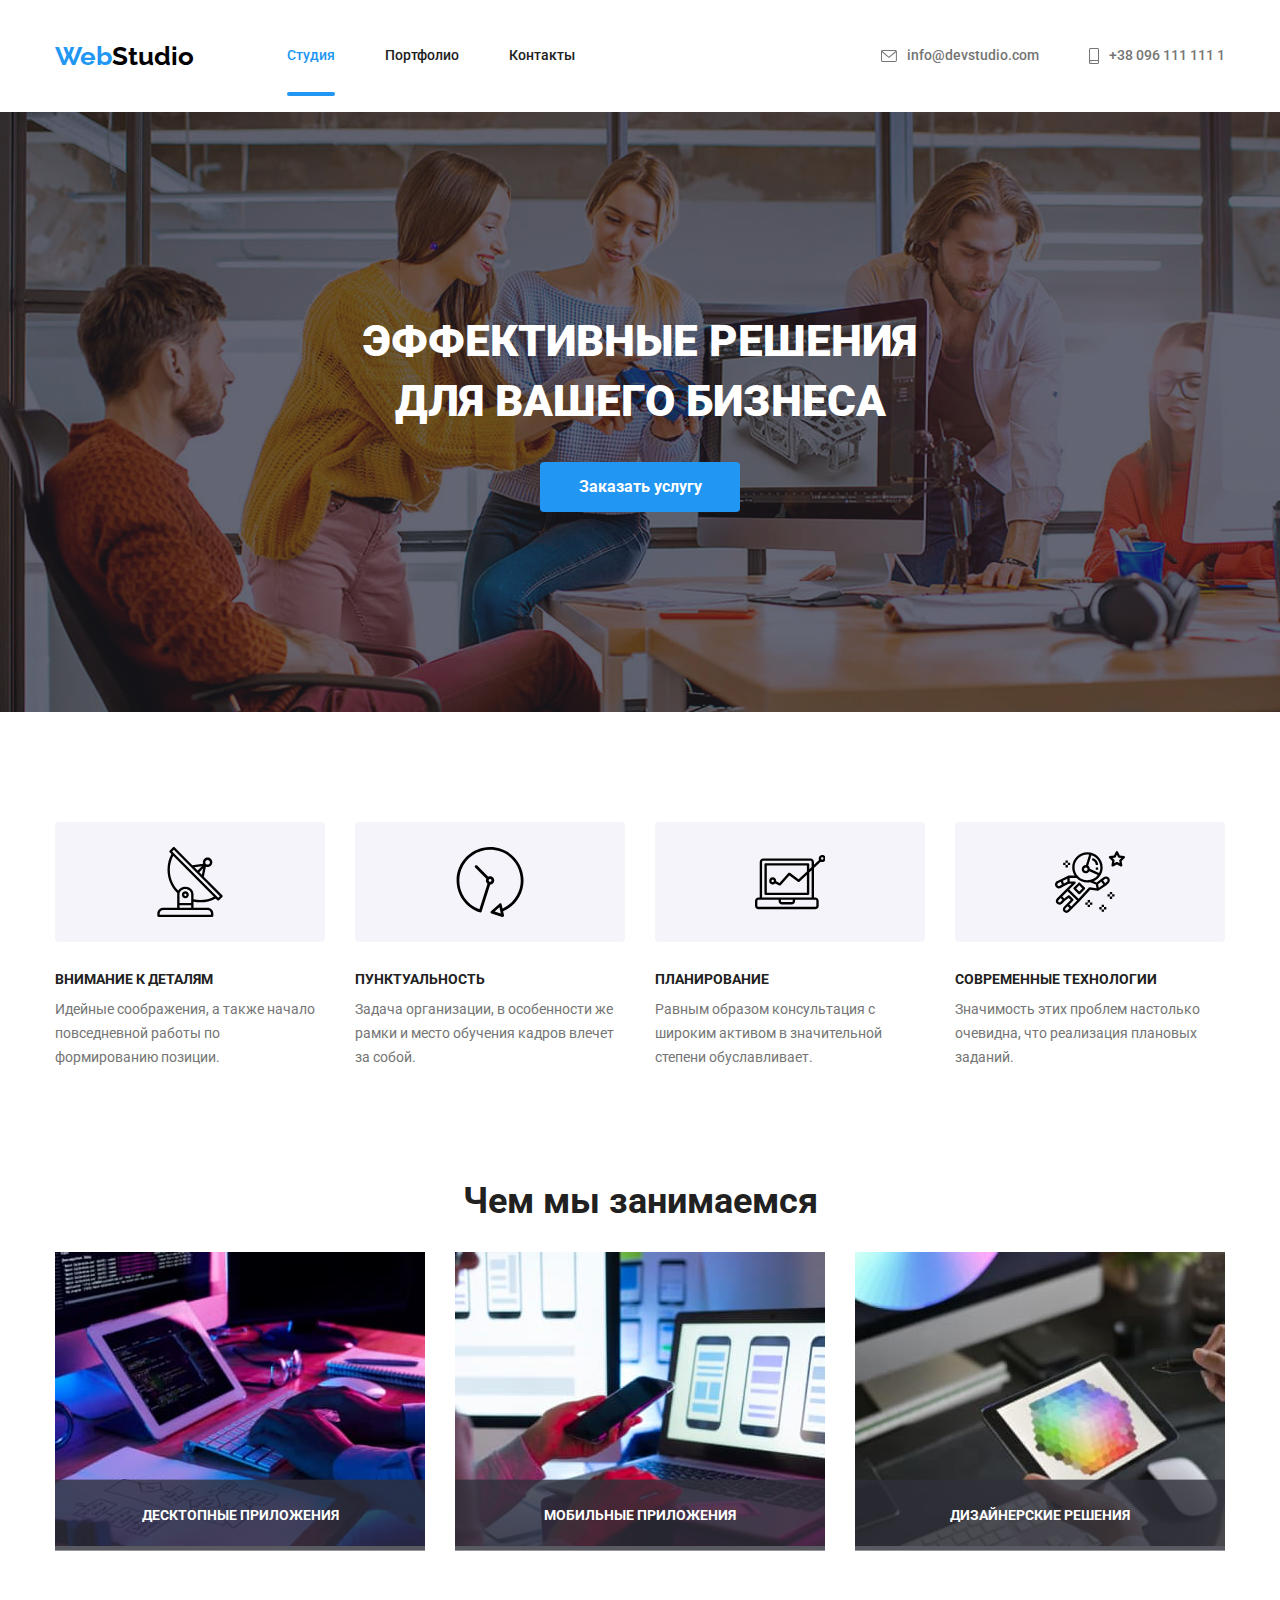
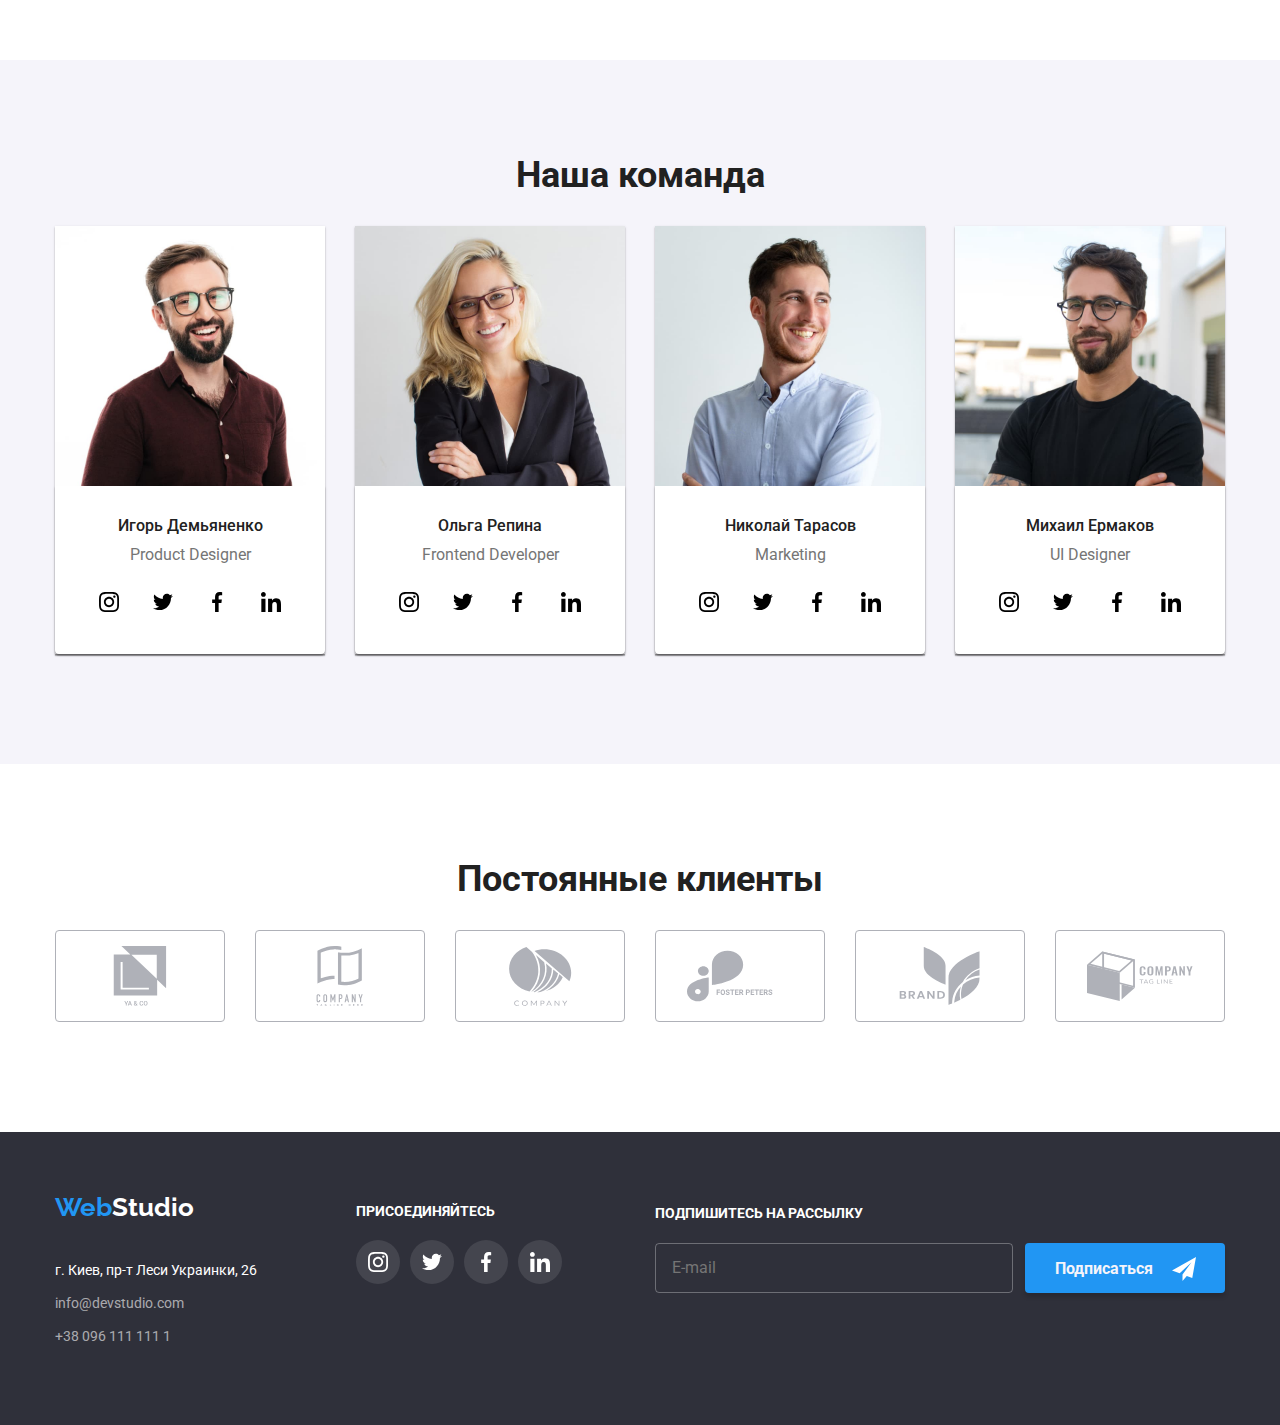
==== commit 017a0631: "completed hw-07" ====
--- a/index.html
+++ b/index.html
@@ -9,12 +9,11 @@
       href="https://fonts.googleapis.com/css2?family=Raleway:wght@700&family=Roboto:wght@400;500;700;900&display=swap"
       rel="stylesheet"
     />
-    <link rel="stylesheet" href="./css/main.min.css" />
     <link
       rel="stylesheet"
       href="https://cdnjs.cloudflare.com/ajax/libs/modern-normalize/1.1.0/modern-normalize.min.css"
     />
-    <link rel="stylesheet" href="./css/slyles.css" />
+    <link rel="stylesheet" href="./css/main.min.css" />
   </head>
   <body>
     <header>
@@ -399,7 +398,7 @@
           </address>
         </div>
         <div class="content">
-          <h4>ПРИСОЕДИНЯЙТЕСЬ</h4>
+          <h4 class="caption">ПРИСОЕДИНЯЙТЕСЬ</h4>
           <ul class="social-network-footer">
             <li class="social-footer">
               <a class="social-link-footer" href="" aria-label="Instagram">
--- a/css/main.min.css
+++ b/css/main.min.css
@@ -1,2 +1,2 @@
-.visually-hidden{width:1px;height:1px;margin:-1px;border:0;padding:0;clip:rect(0 0 0 0);overflow:hidden}.container{margin-left:auto;margin-right:auto;width:1170px}.hero .button{display:inline-block;padding:10px 32px;border:none;font-weight:700;font-size:16px;line-height:1.9;color:#fff;background-color:#2196f3;border-radius:4px;min-width:200px;text-align:center;-webkit-transition-duration:250ms;transition-duration:250ms;-webkit-transition-timing-function:cubic-bezier(0.4, 0, 0.2, 1);transition-timing-function:cubic-bezier(0.4, 0, 0.2, 1)}.hero .button:hover{color:#fff;background-color:#188ce8}.close-button{width:30px;height:30px;position:absolute;top:8px;right:10px;background-color:transparent;border:1px solid rgba(0,0,0,0.1);border-radius:50%;cursor:pointer;-webkit-transition-duration:250ms;transition-duration:250ms;-webkit-transition-timing-function:cubic-bezier(0.4, 0, 0.2, 1);transition-timing-function:cubic-bezier(0.4, 0, 0.2, 1)}.close-icon:hover{fill:#2196f3}.backdrop.is-hidden{opacity:0;visibility:hidden;pointer-events:none}.studio-header{color:#000;font-family:"Raleway"}.studio-footer{display:inline-block;color:#fff;margin-bottom:20px}.logo{display:inline-block;margin-bottom:20;font-family:"Raleway";font-weight:700;font-size:26px;line-height:1.19;color:#2196f3;text-decoration:none;-webkit-transition-property:color;transition-property:color;-webkit-transition-duration:250ms;transition-duration:250ms;-webkit-transition-timing-function:cubic-bezier(0.4, 0, 0.2, 1);transition-timing-function:cubic-bezier(0.4, 0, 0.2, 1)}.logo:hover{color:#2196f3}.backdrop{width:100%;height:100%;position:fixed;top:0;left:0;background-color:rgba(0,0,0,0.2);opacity:1;-webkit-transition-duration:250ms;transition-duration:250ms;-webkit-transition-timing-function:cubic-bezier(0.4, 0, 0.2, 1);transition-timing-function:cubic-bezier(0.4, 0, 0.2, 1)}.modal{width:528px;height:581px;position:absolute;background-color:#fff;top:50%;left:50%;-webkit-box-shadow:0px 1px 3px rgba(0,0,0,0.12),0px 1px 1px rgba(0,0,0,0.14),0px 2px 1px rgba(0,0,0,0.2);box-shadow:0px 1px 3px rgba(0,0,0,0.12),0px 1px 1px rgba(0,0,0,0.14),0px 2px 1px rgba(0,0,0,0.2);border-radius:4px;-webkit-transform:translate(-50%, -50%);transform:translate(-50%, -50%);-webkit-transition-duration:250ms;transition-duration:250ms;-webkit-transition-timing-function:cubic-bezier(0.4, 0, 0.2, 1);transition-timing-function:cubic-bezier(0.4, 0, 0.2, 1)}.header{outline:1px solid #ececec}.main-nav{-webkit-box-align:center;-ms-flex-align:center;align-items:center}.site-nav{display:-webkit-box;display:-ms-flexbox;display:flex;margin-left:93px}.site-nav .link{font-weight:500;font-size:14px;line-height:1.14;color:#212121;text-decoration:none;-webkit-transition-property:color;transition-property:color;-webkit-transition-duration:250ms;transition-duration:250ms;-webkit-transition-timing-function:cubic-bezier(0.4, 0, 0.2, 1);transition-timing-function:cubic-bezier(0.4, 0, 0.2, 1)}.site-nav .link:hover,.site-nav .link:focus{color:#2196f3}.site-nav li:not(:last-child){margin-right:50px}.auth-nav{display:-webkit-box;display:-ms-flexbox;display:flex;margin-left:auto}.auth-nav .link{display:-webkit-box;display:-ms-flexbox;display:flex;-webkit-box-align:center;-ms-flex-align:center;align-items:center;padding-top:32px;padding-bottom:32px;border:none;font-weight:500;font-size:14px;line-height:1.14;color:#757575;text-decoration:none;-webkit-transition-duration:250ms;transition-duration:250ms;-webkit-transition-timing-function:cubic-bezier(0.4, 0, 0.2, 1);transition-timing-function:cubic-bezier(0.4, 0, 0.2, 1)}.auth-nav .link:hover,.auth-nav .link:focus{color:#2196f3}.mail-icon{margin-right:10px;fill:currentColor;-webkit-box-align:center;-ms-flex-align:center;align-items:center;-webkit-transition-duration:250ms;transition-duration:250ms;-webkit-transition-timing-function:cubic-bezier(0.4, 0, 0.2, 1);transition-timing-function:cubic-bezier(0.4, 0, 0.2, 1)}.mail-icon:hover,.mail-icon:focus{fill:#2196f3}.auth-nav li+li{margin-left:50px}.link-studio,.link-foto{display:block;padding-top:32px;padding-bottom:32px;font-weight:500;font-size:14px;line-height:1.14;color:#2196f3;text-decoration:none}.link-studio::after{position:absolute;display:block;content:"";width:48px;height:4px;border-radius:2px;margin-top:28px;background-color:#2196f3;opacity:1}.link-foto::after{position:absolute;display:block;content:"";width:78px;height:4px;border-radius:2px;margin-top:28px;background-color:#2196f3;opacity:1}.hero{background-color:#2f303a;background-image:-webkit-gradient(linear, left top, left bottom, from(rgba(47,48,58,0.4)), to(rgba(47,48,58,0.4))),url("../images/hero.jpg");background-image:linear-gradient(rgba(47,48,58,0.4), rgba(47,48,58,0.4)),url("../images/hero.jpg");margin-left:auto;margin-right:auto;max-width:1600px;height:600px;text-align:center;padding-top:200px;padding-bottom:200px}.hero-title{margin-top:0;margin-bottom:30px;font-weight:900;font-size:44px;line-height:1.36;text-transform:uppercase;color:#fff}.container__item{width:270px}.container__title{margin-top:0;margin-bottom:10px;font-weight:700;font-size:14px;line-height:1.14;color:var(--title-text-color);text-transform:uppercase}.container__text{margin-top:0;margin-bottom:0;font-weight:400;font-size:14px;line-height:1.71;color:#757575}.container__content{display:-webkit-box;display:-ms-flexbox;display:flex;width:270px;height:120px;-webkit-box-pack:center;-ms-flex-pack:center;justify-content:center;-webkit-box-align:center;-ms-flex-align:center;align-items:center;margin-bottom:30px;border:1px solid transparent;border-radius:4px;background-color:var(--btn-bg-color)}.list-item{position:relative}.list-text{position:absolute;display:-webkit-box;display:-ms-flexbox;display:flex;width:100%;padding-top:27px;padding-bottom:27px;-webkit-box-pack:center;-ms-flex-pack:center;justify-content:center;-webkit-box-align:center;-ms-flex-align:center;align-items:center;color:#fff;background-color:rgba(47,48,58,0.8);font-weight:700;font-size:14px;line-height:1.17;-webkit-transform:translate(0px, -100%);transform:translate(0px, -100%)}.peoples{background-color:#f5f4fa}.item-userpic{-webkit-box-shadow:0px 1px 3px rgba(0,0,0,0.12),0px 1px 1px rgba(0,0,0,0.14),0px 2px 1px rgba(0,0,0,0.2);box-shadow:0px 1px 3px rgba(0,0,0,0.12),0px 1px 1px rgba(0,0,0,0.14),0px 2px 1px rgba(0,0,0,0.2)}.avatar{display:block;max-width:100%}.name-position{padding-top:30px;padding-bottom:30px;-webkit-box-shadow:0px 1px 3px rgba(0,0,0,0.12),0px 1px 1px rgba(0,0,0,0.14),0px 2px 1px rgba(0,0,0,0.2);box-shadow:0px 1px 3px rgba(0,0,0,0.12),0px 1px 1px rgba(0,0,0,0.14),0px 2px 1px rgba(0,0,0,0.2);border-radius:0px 0px 4px 4px;background-color:#fff}.name{margin-top:0px;margin-bottom:10px;text-align:center;font-weight:500;font-size:16px;line-height:1.19;color:#212121}.position{margin-top:0;margin-bottom:16px;text-align:center;font-weight:400;font-size:16px;line-height:1.19;color:#757575}.social-network{display:-webkit-box;display:-ms-flexbox;display:flex;-webkit-box-pack:justify;-ms-flex-pack:justify;justify-content:space-between;-webkit-box-align:center;-ms-flex-align:center;align-items:center;padding-right:32px;padding-left:32px;list-style-type:none}.social-network>.social:not(:last-child){margin-right:10px}.social-link{display:-webkit-box;display:-ms-flexbox;display:flex;width:44px;height:44px;border-radius:50%;-webkit-box-pack:center;-ms-flex-pack:center;justify-content:center;-webkit-box-align:center;-ms-flex-align:center;align-items:center;cursor:pointer;background-color:#fff;fill:var(--icon-color);-webkit-transition-duration:250ms;transition-duration:250ms;-webkit-transition-timing-function:cubic-bezier(0.4, 0, 0.2, 1);transition-timing-function:cubic-bezier(0.4, 0, 0.2, 1)}.social-link:hover,.social-link:focus{background-color:#2196f3;fill:#fff}.list__link:not(:last-child){margin-right:30px}.list__link{display:-webkit-box;display:-ms-flexbox;display:flex;width:170px;height:92px;-webkit-box-pack:center;-ms-flex-pack:center;justify-content:center;-webkit-box-align:center;-ms-flex-align:center;align-items:center;border-radius:4px;border:1px solid #afb1b8;fill:#afb1b8;-webkit-transition-duration:250ms;transition-duration:250ms;-webkit-transition-timing-function:cubic-bezier(0.4, 0, 0.2, 1);transition-timing-function:cubic-bezier(0.4, 0, 0.2, 1)}.list__link:hover,.list__link:focus{border:1px solid #2196f3;fill:#2196f3}.portfolio{padding:94px 0}.list-button{display:-webkit-box;display:-ms-flexbox;display:flex;margin:0 0 34px;padding-left:0;padding-right:0;-webkit-box-pack:center;-ms-flex-pack:center;justify-content:center}.foto{margin:0 0 -30px -30px}.items{-webkit-box-sizing:border-box;box-sizing:border-box;width:calc(100% / 3 - 30px);margin:0 0 30px 30px;-webkit-transition-duration:250ms;transition-duration:250ms;-webkit-transition-timing-function:cubic-bezier(0.4, 0, 0.2, 1);transition-timing-function:cubic-bezier(0.4, 0, 0.2, 1)}.items:hover{-webkit-box-shadow:1px 4px 6px rgba(0,0,0,0.16),0px 4px 4px rgba(0,0,0,0.06),0px 1px 1px rgba(0,0,0,0.12);box-shadow:1px 4px 6px rgba(0,0,0,0.16),0px 4px 4px rgba(0,0,0,0.06),0px 1px 1px rgba(0,0,0,0.12)}.project-overlay{position:relative;overflow:hidden}.text-portfolio{position:absolute;top:0;left:0;width:370px;height:294px;font-size:18px;line-height:1.56;color:#fff;padding:63px 24px;margin-top:0px;margin-bottom:0px;background-color:rgba(33,150,243,0.9);-webkit-transform:translateY(100%);transform:translateY(100%);-webkit-transition:-webkit-transform 250ms cubic-bezier(0.4, 0, 0.2, 1);transition:-webkit-transform 250ms cubic-bezier(0.4, 0, 0.2, 1);transition:transform 250ms cubic-bezier(0.4, 0, 0.2, 1);transition:transform 250ms cubic-bezier(0.4, 0, 0.2, 1), -webkit-transform 250ms cubic-bezier(0.4, 0, 0.2, 1)}.items:hover .text-portfolio{-webkit-transform:translateY(0%);transform:translateY(0%);-webkit-transition:-webkit-transform 250ms cubic-bezier(0.4, 0, 0.2, 1);transition:-webkit-transform 250ms cubic-bezier(0.4, 0, 0.2, 1);transition:transform 250ms cubic-bezier(0.4, 0, 0.2, 1);transition:transform 250ms cubic-bezier(0.4, 0, 0.2, 1), -webkit-transform 250ms cubic-bezier(0.4, 0, 0.2, 1)}.project{margin-left:auto;margin-right:auto;padding:20px 24px;background:#ffffff;border:1px solid #eeeeee;border-top:none}.project-name{margin:0 0 4px;font-weight:700;font-size:18px;line-height:2;color:#212121}.project-type{margin:0;font-weight:400;font-size:16px;line-height:1.9;color:#757575}.list-link{-webkit-transition-duration:250ms;transition-duration:250ms;-webkit-transition-timing-function:cubic-bezier(0.4, 0, 0.2, 1);transition-timing-function:cubic-bezier(0.4, 0, 0.2, 1)}.list-link:hover{background-color:#2196f3}
+body{font-family:"Roboto", "Oxygen", "Ubuntu", "Cantarell", "Open Sans", "Helvetica Neue", sans-serif}.visually-hidden{width:1px;height:1px;margin:-1px;border:0;padding:0;clip:rect(0 0 0 0);overflow:hidden}.container{margin-left:auto;margin-right:auto;width:1170px}.list{list-style-type:none;padding:0;display:-webkit-box;display:-ms-flexbox;display:flex;-ms-flex-wrap:wrap;flex-wrap:wrap;-webkit-box-pack:justify;-ms-flex-pack:justify;justify-content:space-between}.link{display:block;padding-top:32px;padding-bottom:32px;color:#757575}.section{padding-top:94px;padding-bottom:94px}.section__title{text-align:center;margin-top:0;font-weight:700;font-size:36px;line-height:1.17;color:#212121}.section--shift{padding-top:0}.section__title--hidden{display:none}.studio-header{color:#000;font-family:"Raleway"}.studio-footer{display:inline-block;color:#fff;margin-bottom:20px}.logo{display:inline-block;margin-bottom:20;font-family:"Raleway";font-weight:700;font-size:26px;line-height:1.19;color:#2196f3;text-decoration:none;-webkit-transition-property:color;transition-property:color;-webkit-transition-duration:250ms;transition-duration:250ms;-webkit-transition-timing-function:cubic-bezier(0.4, 0, 0.2, 1);transition-timing-function:cubic-bezier(0.4, 0, 0.2, 1)}.logo:hover{color:#2196f3}.hero{-webkit-box-align:center;-ms-flex-align:center;align-items:center;background-color:#2f303a;background-image:-webkit-gradient(linear, left top, left bottom, from(rgba(47,48,58,0.4)), to(rgba(47,48,58,0.4))),url("../images/hero.jpg");background-image:linear-gradient(rgba(47,48,58,0.4), rgba(47,48,58,0.4)),url("../images/hero.jpg");margin-left:auto;margin-right:auto;max-width:1600px;height:600px;text-align:center;padding-top:200px;padding-bottom:200px}.hero-title{margin-top:0;margin-bottom:30px;font-weight:900;font-size:44px;line-height:1.36;text-transform:uppercase;color:#fff}.container__item{width:270px}.container__title{margin-top:0;margin-bottom:10px;font-weight:700;font-size:14px;line-height:1.14;color:#212121;text-transform:uppercase}.container__text{margin-top:0;margin-bottom:0;font-weight:400;font-size:14px;line-height:1.71;color:#757575}.container__content{display:-webkit-box;display:-ms-flexbox;display:flex;width:270px;height:120px;-webkit-box-pack:center;-ms-flex-pack:center;justify-content:center;-webkit-box-align:center;-ms-flex-align:center;align-items:center;margin-bottom:30px;border:1px solid transparent;border-radius:4px;background-color:#f5f4fa}.list-item{position:relative}.list-text{position:absolute;display:-webkit-box;display:-ms-flexbox;display:flex;width:100%;padding-top:27px;padding-bottom:27px;-webkit-box-pack:center;-ms-flex-pack:center;justify-content:center;-webkit-box-align:center;-ms-flex-align:center;align-items:center;color:#fff;background-color:rgba(47,48,58,0.8);font-weight:700;font-size:14px;line-height:1.17;-webkit-transform:translate(0px, -100%);transform:translate(0px, -100%)}.peoples{background-color:#f5f4fa}.item-userpic{-webkit-box-shadow:0px 1px 3px rgba(0,0,0,0.12),0px 1px 1px rgba(0,0,0,0.14),0px 2px 1px rgba(0,0,0,0.2);box-shadow:0px 1px 3px rgba(0,0,0,0.12),0px 1px 1px rgba(0,0,0,0.14),0px 2px 1px rgba(0,0,0,0.2)}.avatar{display:block;max-width:100%}.name-position{padding-top:30px;padding-bottom:30px;-webkit-box-shadow:0px 1px 3px rgba(0,0,0,0.12),0px 1px 1px rgba(0,0,0,0.14),0px 2px 1px rgba(0,0,0,0.2);box-shadow:0px 1px 3px rgba(0,0,0,0.12),0px 1px 1px rgba(0,0,0,0.14),0px 2px 1px rgba(0,0,0,0.2);border-radius:0px 0px 4px 4px;background-color:#fff}.name{margin-top:0px;margin-bottom:10px;text-align:center;font-weight:500;font-size:16px;line-height:1.19;color:#212121}.position{margin-top:0;margin-bottom:16px;text-align:center;font-weight:400;font-size:16px;line-height:1.19;color:#757575}.social-network{display:-webkit-box;display:-ms-flexbox;display:flex;-webkit-box-pack:justify;-ms-flex-pack:justify;justify-content:space-between;-webkit-box-align:center;-ms-flex-align:center;align-items:center;padding-right:32px;padding-left:32px;list-style-type:none}.social-network>.social:not(:last-child){margin-right:10px}.social-link{display:-webkit-box;display:-ms-flexbox;display:flex;width:44px;height:44px;border-radius:50%;-webkit-box-pack:center;-ms-flex-pack:center;justify-content:center;-webkit-box-align:center;-ms-flex-align:center;align-items:center;cursor:pointer;background-color:#fff;fill:var(--icon-color);-webkit-transition-duration:250ms;transition-duration:250ms;-webkit-transition-timing-function:cubic-bezier(0.4, 0, 0.2, 1);transition-timing-function:cubic-bezier(0.4, 0, 0.2, 1)}.social-link:hover,.social-link:focus{background-color:#2196f3;fill:#fff}.list__link{display:-webkit-box;display:-ms-flexbox;display:flex;width:170px;height:92px;-webkit-box-pack:center;-ms-flex-pack:center;justify-content:center;-webkit-box-align:center;-ms-flex-align:center;align-items:center;border-radius:4px;border:1px solid #afb1b8;fill:#afb1b8;-webkit-transition-duration:250ms;transition-duration:250ms;-webkit-transition-timing-function:cubic-bezier(0.4, 0, 0.2, 1);transition-timing-function:cubic-bezier(0.4, 0, 0.2, 1)}.list__link:hover,.list__link:focus{border:1px solid #2196f3;fill:#2196f3}.list__link:not(:last-child){margin-right:30px}.hero .button{display:inline-block;padding:10px 32px;border:none;font-weight:700;font-size:16px;line-height:1.9;color:#fff;background-color:#2196f3;border-radius:4px;min-width:200px;text-align:center;-webkit-transition-duration:250ms;transition-duration:250ms;-webkit-transition-timing-function:cubic-bezier(0.4, 0, 0.2, 1);transition-timing-function:cubic-bezier(0.4, 0, 0.2, 1)}.hero .button:hover{color:#fff;background-color:#188ce8}.close-button{width:30px;height:30px;position:absolute;top:8px;right:10px;background-color:transparent;border:1px solid rgba(0,0,0,0.1);border-radius:50%;cursor:pointer;-webkit-transition-duration:250ms;transition-duration:250ms;-webkit-transition-timing-function:cubic-bezier(0.4, 0, 0.2, 1);transition-timing-function:cubic-bezier(0.4, 0, 0.2, 1)}.close-icon:hover{fill:#2196f3}.backdrop.is-hidden{opacity:0;visibility:hidden;pointer-events:none}.btn{position:relative;margin-top:20px;margin-left:12px;padding:10px 62px 10px 29px;width:200px;height:50px;font-weight:700;font-size:16px;line-height:1.88;-webkit-box-align:center;-ms-flex-align:center;align-items:center;color:#f5f4fa;background-color:#2196f3;-webkit-box-shadow:0px 4px 4px rgba(0,0,0,0.15);box-shadow:0px 4px 4px rgba(0,0,0,0.15);border-radius:4px;border:1px solid transparent;-webkit-transition-duration:250ms;transition-duration:250ms;-webkit-transition-timing-function:cubic-bezier(0.4, 0, 0.2, 1);transition-timing-function:cubic-bezier(0.4, 0, 0.2, 1)}.btn:hover{color:#fff;background-color:#188ce8}.btn-title{position:absolute;top:10px;left:29px}.btn-icon{position:absolute;top:13px;right:28px}.list-button{list-style:none}.section-btn-all{display:block;padding:6px 22px;margin-right:8px;border:none;-webkit-box-shadow:0px 3px 1px rgba(0,0,0,0.1),0px 1px 2px rgba(0,0,0,0.08),0px 2px 2px rgba(0,0,0,0.12);box-shadow:0px 3px 1px rgba(0,0,0,0.1),0px 1px 2px rgba(0,0,0,0.08),0px 2px 2px rgba(0,0,0,0.12);border-radius:4px;font-weight:500;font-size:16px;line-height:1.62;color:#fff;background-color:#2196f3}.section-btn{display:block;padding:6px 22px;margin-right:8px;border:none;border-radius:4px;font-weight:500;font-size:16px;line-height:1.62;text-align:center;color:#212121;background-color:#f5f4fa;-webkit-transition-duration:250ms;transition-duration:250ms;-webkit-transition-timing-function:cubic-bezier(0.4, 0, 0.2, 1);transition-timing-function:cubic-bezier(0.4, 0, 0.2, 1)}.section-btn:hover,.section-btn:focus{font-weight:500;font-size:16px;line-height:1.62;color:#fff;background-color:#2196f3;-webkit-box-shadow:0px 3px 1px rgba(0,0,0,0.1),0px 1px 2px rgba(0,0,0,0.08),0px 2px 2px rgba(0,0,0,0.12);box-shadow:0px 3px 1px rgba(0,0,0,0.1),0px 1px 2px rgba(0,0,0,0.08),0px 2px 2px rgba(0,0,0,0.12)}.backdrop{width:100%;height:100%;position:fixed;top:0;left:0;background-color:rgba(0,0,0,0.2);opacity:1;-webkit-transition-duration:250ms;transition-duration:250ms;-webkit-transition-timing-function:cubic-bezier(0.4, 0, 0.2, 1);transition-timing-function:cubic-bezier(0.4, 0, 0.2, 1)}.modal{width:528px;height:581px;position:absolute;background-color:#fff;top:50%;left:50%;-webkit-box-shadow:0px 1px 3px rgba(0,0,0,0.12),0px 1px 1px rgba(0,0,0,0.14),0px 2px 1px rgba(0,0,0,0.2);box-shadow:0px 1px 3px rgba(0,0,0,0.12),0px 1px 1px rgba(0,0,0,0.14),0px 2px 1px rgba(0,0,0,0.2);border-radius:4px;-webkit-transform:translate(-50%, -50%);transform:translate(-50%, -50%);-webkit-transition-duration:250ms;transition-duration:250ms;-webkit-transition-timing-function:cubic-bezier(0.4, 0, 0.2, 1);transition-timing-function:cubic-bezier(0.4, 0, 0.2, 1)}.form{width:100%;height:100%}.form-text{display:block;margin:40px 40px 2px;font-weight:700;font-size:20px;line-height:1.17;color:#212121;text-align:center}.field{position:relative;display:block;width:100%;padding-left:40px;padding-right:40px;margin-top:10px}.subtitle{display:block;margin-top:10px;font-size:12px;line-height:1.17;color:#757575}.input{display:block;width:100%;height:40px;margin-top:4px;padding-left:42px;font-size:16px;line-height:1.12;border:1px solid rgba(33,33,33,0.2);border-radius:4px;-webkit-transition-duration:250ms;transition-duration:250ms;-webkit-transition-timing-function:cubic-bezier(0.4, 0, 0.2, 1);transition-timing-function:cubic-bezier(0.4, 0, 0.2, 1);-webkit-transition:border-color;transition:border-color;outline:none}.input:hover,.input:focus{border-color:#2196f3;fill:#2196f3}.field:focus-within>.data-icon{fill:#2196f3}.field:focus-within>.input{border-color:#2196f3}.data-icon{position:absolute;top:50%;left:52px;-webkit-transition-duration:250ms;transition-duration:250ms;-webkit-transition-timing-function:cubic-bezier(0.4, 0, 0.2, 1);transition-timing-function:cubic-bezier(0.4, 0, 0.2, 1)}.comment{margin-top:4px;padding:12px 16px;width:100%;height:120px;font-size:14px;line-height:1.14;color:#757575;border:1px solid rgba(33,33,33,0.2);border-radius:4px;resize:none;-webkit-transition-duration:250ms;transition-duration:250ms;-webkit-transition-timing-function:cubic-bezier(0.4, 0, 0.2, 1);transition-timing-function:cubic-bezier(0.4, 0, 0.2, 1);-webkit-transition:border-color;transition:border-color;outline:none}.comment::-webkit-input-placeholder{font-size:14px;line-height:1.14;color:rgba(117,117,117,0.5)}.comment:-ms-input-placeholder{font-size:14px;line-height:1.14;color:rgba(117,117,117,0.5)}.comment::-ms-input-placeholder{font-size:14px;line-height:1.14;color:rgba(117,117,117,0.5)}.comment::placeholder{font-size:14px;line-height:1.14;color:rgba(117,117,117,0.5)}.comment:hover{border-color:#2196f3}.input:focus{border-color:#2196f3}.field:focus-within>.comment{border-color:#2196f3}.field-policy{position:relative}.checkbox-icon{position:absolute;border:2px solid #212121;border-radius:2px;top:0;left:-23px;-webkit-transition-duration:250ms;transition-duration:250ms;-webkit-transition-timing-function:cubic-bezier(0.4, 0, 0.2, 1);transition-timing-function:cubic-bezier(0.4, 0, 0.2, 1)}.agreement{display:block;width:100%;margin-top:20px;margin-left:76px;font-size:14px;line-height:1.71;color:#757575}.checkbox:checked+.checkbox-icon{background-color:#2196f3;border:2px solid transparent}.policy-link{color:#2196f3}.submit{margin:30px 164px 40px 164px;padding:10px 55px;width:200px;height:50px;font-weight:700;font-size:16px;line-height:1.88;color:#fff;background-color:#2196f3;-webkit-box-shadow:0px 4px 4px rgba(0,0,0,0.15);box-shadow:0px 4px 4px rgba(0,0,0,0.15);border-radius:4px;border:1px solid transparent;-webkit-transition-duration:250ms;transition-duration:250ms;-webkit-transition-timing-function:cubic-bezier(0.4, 0, 0.2, 1);transition-timing-function:cubic-bezier(0.4, 0, 0.2, 1)}.submit:hover{color:#fff;background-color:#188ce8}.portfolio{padding:94px 0}.list-button{display:-webkit-box;display:-ms-flexbox;display:flex;margin:0 0 34px;padding-left:0;padding-right:0;-webkit-box-pack:center;-ms-flex-pack:center;justify-content:center}.foto{margin:0 0 -30px -30px}.items{-webkit-box-sizing:border-box;box-sizing:border-box;width:calc(100% / 3 - 30px);margin:0 0 30px 30px;-webkit-transition-duration:250ms;transition-duration:250ms;-webkit-transition-timing-function:cubic-bezier(0.4, 0, 0.2, 1);transition-timing-function:cubic-bezier(0.4, 0, 0.2, 1)}.items:hover{-webkit-box-shadow:1px 4px 6px rgba(0,0,0,0.16),0px 4px 4px rgba(0,0,0,0.06),0px 1px 1px rgba(0,0,0,0.12);box-shadow:1px 4px 6px rgba(0,0,0,0.16),0px 4px 4px rgba(0,0,0,0.06),0px 1px 1px rgba(0,0,0,0.12)}.project-overlay{position:relative;overflow:hidden}.text-portfolio{position:absolute;top:0;left:0;width:370px;height:294px;font-size:18px;line-height:1.56;color:#fff;padding:63px 24px;margin-top:0px;margin-bottom:0px;background-color:rgba(33,150,243,0.9);-webkit-transform:translateY(100%);transform:translateY(100%);-webkit-transition-duration:250ms;transition-duration:250ms;-webkit-transition-timing-function:cubic-bezier(0.4, 0, 0.2, 1);transition-timing-function:cubic-bezier(0.4, 0, 0.2, 1)}.items:hover .text-portfolio{-webkit-transform:translateY(0%);transform:translateY(0%);-webkit-transition-duration:250ms;transition-duration:250ms;-webkit-transition-timing-function:cubic-bezier(0.4, 0, 0.2, 1);transition-timing-function:cubic-bezier(0.4, 0, 0.2, 1)}.project{margin-left:auto;margin-right:auto;padding:20px 24px;background:#ffffff;border:1px solid #eeeeee;border-top:none}.project-name{margin:0 0 4px;font-weight:700;font-size:18px;line-height:2;color:#212121}.project-type{margin:0;font-weight:400;font-size:16px;line-height:1.9;color:#757575}.list-link{-webkit-transition-duration:250ms;transition-duration:250ms;-webkit-transition-timing-function:cubic-bezier(0.4, 0, 0.2, 1);transition-timing-function:cubic-bezier(0.4, 0, 0.2, 1)}.list-link:hover{background-color:#2196f3}.header{outline:1px solid #ececec}.main-nav{display:-webkit-box;display:-ms-flexbox;display:flex;-webkit-box-align:center;-ms-flex-align:center;align-items:center}.site-nav{display:-webkit-box;display:-ms-flexbox;display:flex;margin-left:93px}.site-nav .link{font-weight:500;font-size:14px;line-height:1.14;color:#212121;text-decoration:none;-webkit-transition-property:color;transition-property:color;-webkit-transition-duration:250ms;transition-duration:250ms;-webkit-transition-timing-function:cubic-bezier(0.4, 0, 0.2, 1);transition-timing-function:cubic-bezier(0.4, 0, 0.2, 1)}.site-nav .link:hover,.site-nav .link:focus{color:#2196f3}.site-nav li:not(:last-child){margin-right:50px}.auth-nav{display:-webkit-box;display:-ms-flexbox;display:flex;margin-left:auto}.auth-nav .link{display:-webkit-box;display:-ms-flexbox;display:flex;-webkit-box-align:center;-ms-flex-align:center;align-items:center;padding-top:32px;padding-bottom:32px;border:none;font-weight:500;font-size:14px;line-height:1.14;color:#757575;text-decoration:none;-webkit-transition-duration:250ms;transition-duration:250ms;-webkit-transition-timing-function:cubic-bezier(0.4, 0, 0.2, 1);transition-timing-function:cubic-bezier(0.4, 0, 0.2, 1)}.auth-nav .link:hover,.auth-nav .link:focus{color:#2196f3}.mail-icon{margin-right:10px;fill:currentColor;-webkit-box-align:center;-ms-flex-align:center;align-items:center;-webkit-transition-duration:250ms;transition-duration:250ms;-webkit-transition-timing-function:cubic-bezier(0.4, 0, 0.2, 1);transition-timing-function:cubic-bezier(0.4, 0, 0.2, 1)}.mail-icon:hover,.mail-icon:focus{fill:#2196f3}.auth-nav li+li{margin-left:50px}.link-studio,.link-foto{display:block;padding-top:32px;padding-bottom:32px;font-weight:500;font-size:14px;line-height:1.14;color:#2196f3;text-decoration:none}.link-studio::after{position:absolute;display:block;content:"";width:48px;height:4px;border-radius:2px;margin-top:28px;background-color:#2196f3;opacity:1}.link-foto::after{position:absolute;display:block;content:"";width:78px;height:4px;border-radius:2px;margin-top:28px;background-color:#2196f3;opacity:1}.footer{background:#2f303a}.footer>.container{display:-webkit-box;display:-ms-flexbox;display:flex}.address{padding:60px 70px 60px 0px}.list-address{font-style:normal;font-weight:400;font-size:14px;line-height:1.71;color:#fff;text-decoration:none;-webkit-transition-duration:250ms;transition-duration:250ms;-webkit-transition-timing-function:cubic-bezier(0.4, 0, 0.2, 1);transition-timing-function:cubic-bezier(0.4, 0, 0.2, 1)}.list-address:hover,.list-address:focus{color:#2196f3}.mail,.tel{font-style:normal;font-weight:400;font-size:14px;line-height:1.71;color:rgba(255,255,255,0.6);text-decoration:none;-webkit-transition-duration:250ms;transition-duration:250ms;-webkit-transition-timing-function:cubic-bezier(0.4, 0, 0.2, 1);transition-timing-function:cubic-bezier(0.4, 0, 0.2, 1)}.mail:hover,.mail:focus,.tel:hover,.tel:focus{color:#2196f3}.list-address,.mail{display:inline-block;margin-bottom:9px}.tel{display:inline-block}.content{padding-top:72px;padding-bottom:100px}.social-network-footer{display:-webkit-box;display:-ms-flexbox;display:flex;list-style-type:none;padding:0}.social-footer:not(:last-child){margin-right:10px}.social-link-footer{display:-webkit-box;display:-ms-flexbox;display:flex;width:44px;height:44px;border-radius:50%;-webkit-box-pack:center;-ms-flex-pack:center;justify-content:center;-webkit-box-align:center;-ms-flex-align:center;align-items:center;cursor:pointer;background-color:rgba(255,255,255,0.1);fill:#fff;-webkit-transition-duration:250ms;transition-duration:250ms;-webkit-transition-timing-function:cubic-bezier(0.4, 0, 0.2, 1);transition-timing-function:cubic-bezier(0.4, 0, 0.2, 1)}.social-link-footer:hover,.social-link-footer:focus{background-color:#2196f3;fill:#fff}.forma{margin-top:72px;margin-left:93px}.form-label{font-weight:700;font-size:14px;line-height:1.17;color:#fff}.footer-box{display:-webkit-box;display:-ms-flexbox;display:flex;-webkit-box-align:center;-ms-flex-align:center;align-items:center;-webkit-box-pack:center;-ms-flex-pack:center;justify-content:center}.form-input{width:358px;height:50px;margin-top:20px;padding-top:15px;padding-bottom:15px;padding-left:16px;font-size:16px;line-height:1.25;-webkit-box-align:center;-ms-flex-align:center;align-items:center;color:rgba(255,255,255,0.6);border:1px solid rgba(255,255,255,0.3);border-shadow:0px 4px 4px rgba(0,0,0,0.15);border-radius:4px;background-color:transparent;outline:none}.caption{margin-top:0;margin-bottom:20px;font-style:bold;font-size:14px;line-height:1.14;color:#fff}
 /*# sourceMappingURL=main.min.css.map */